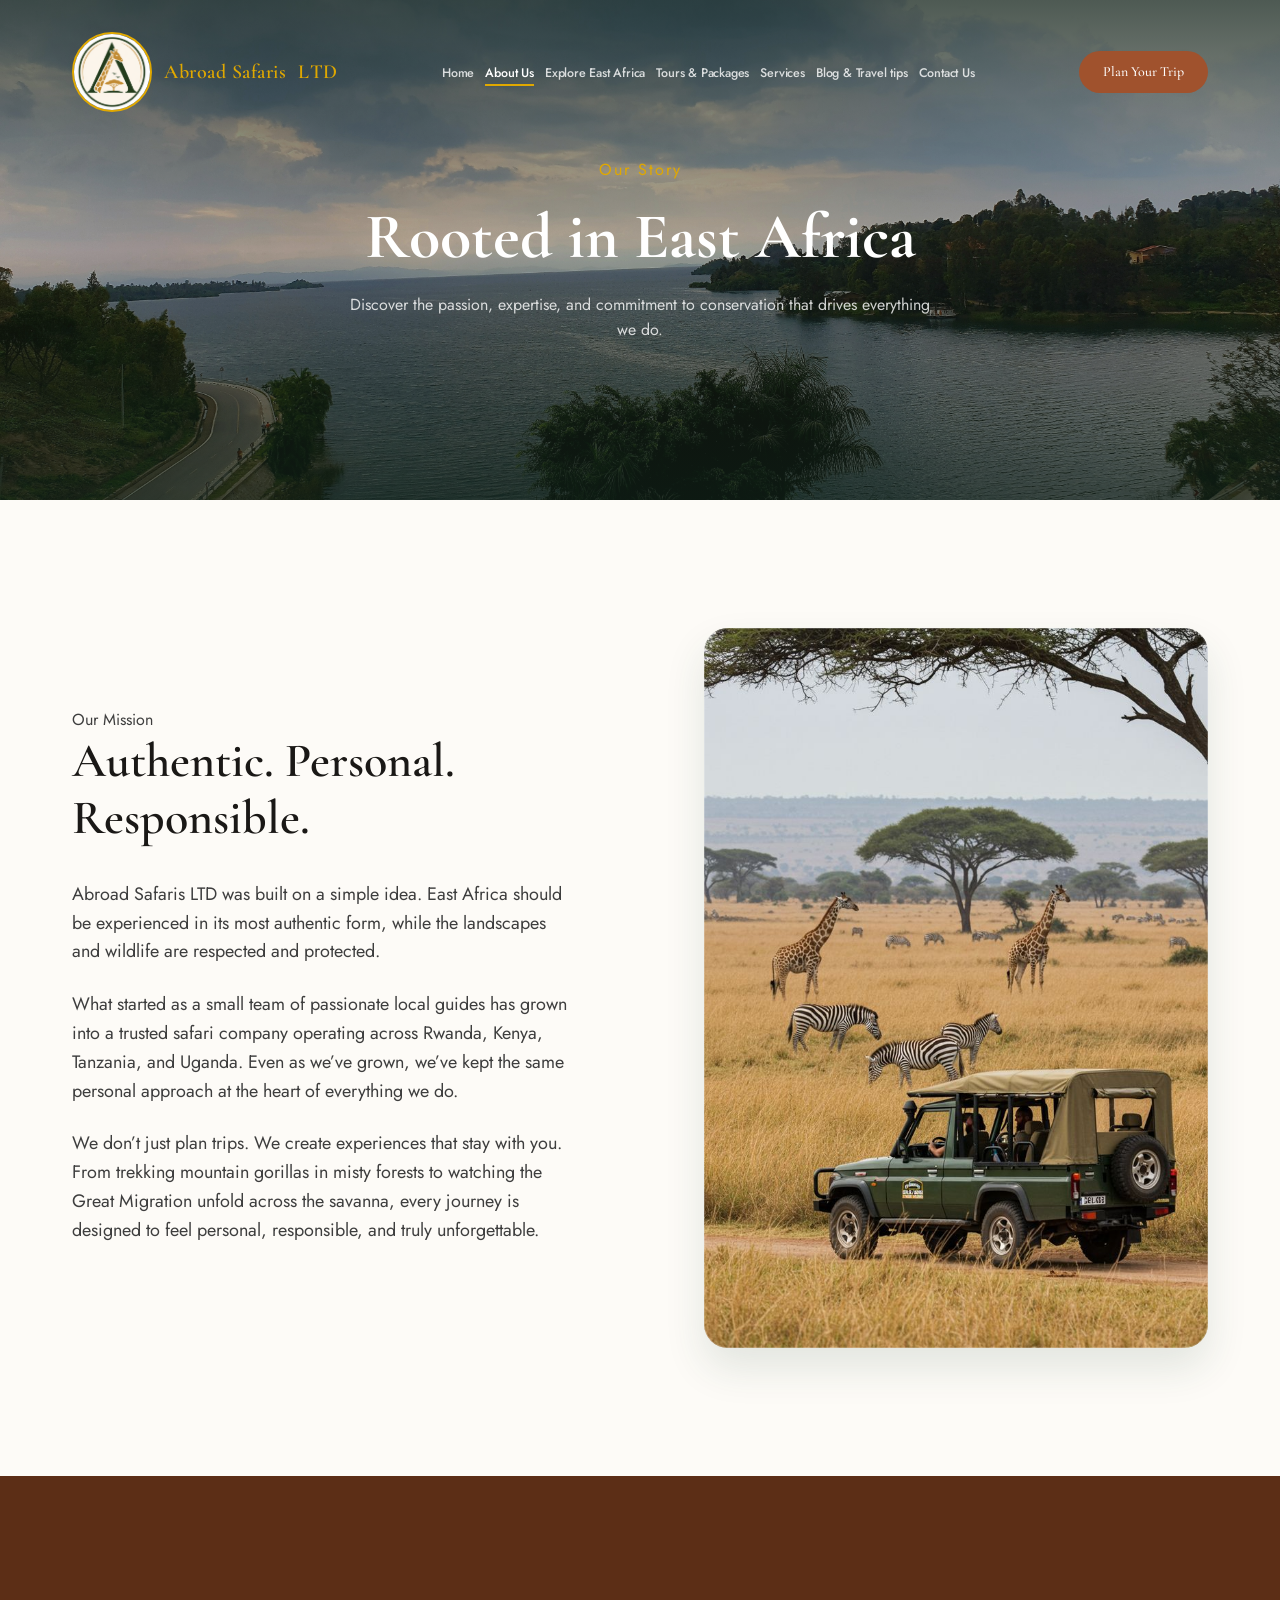
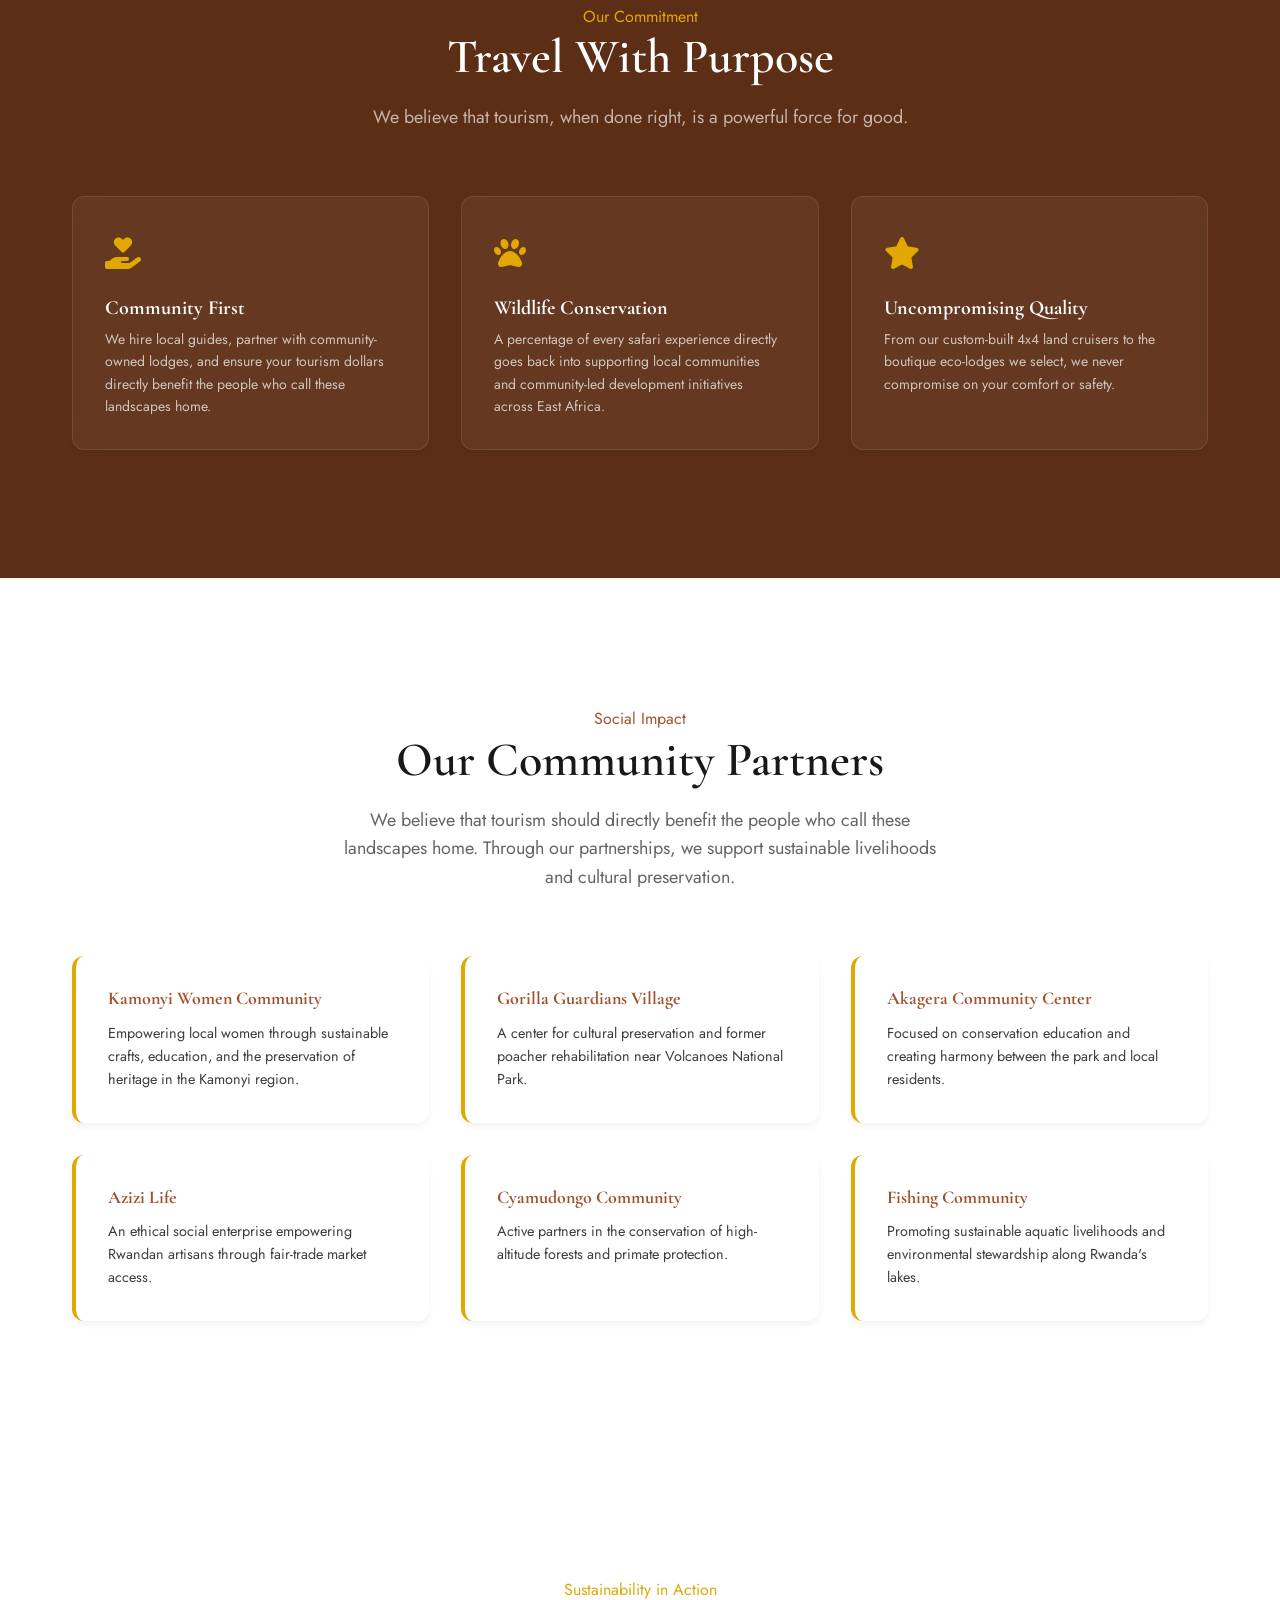
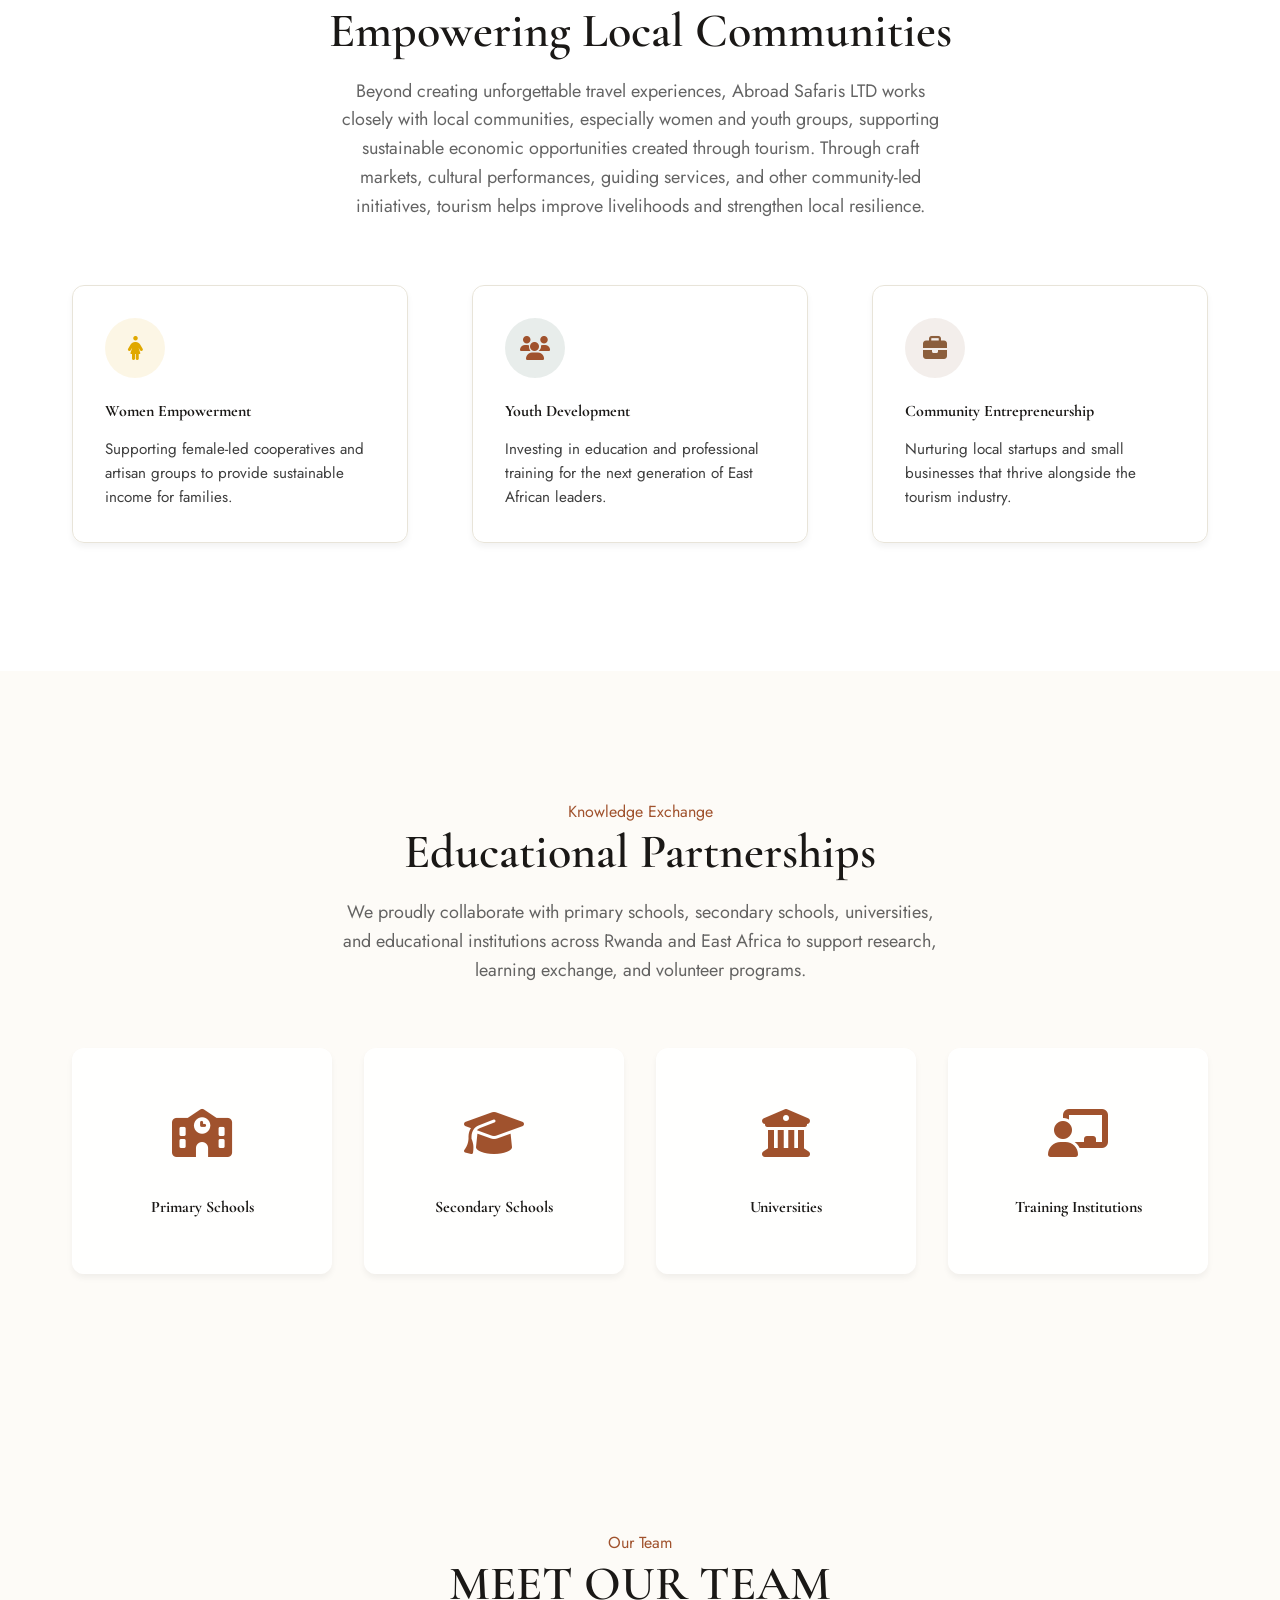
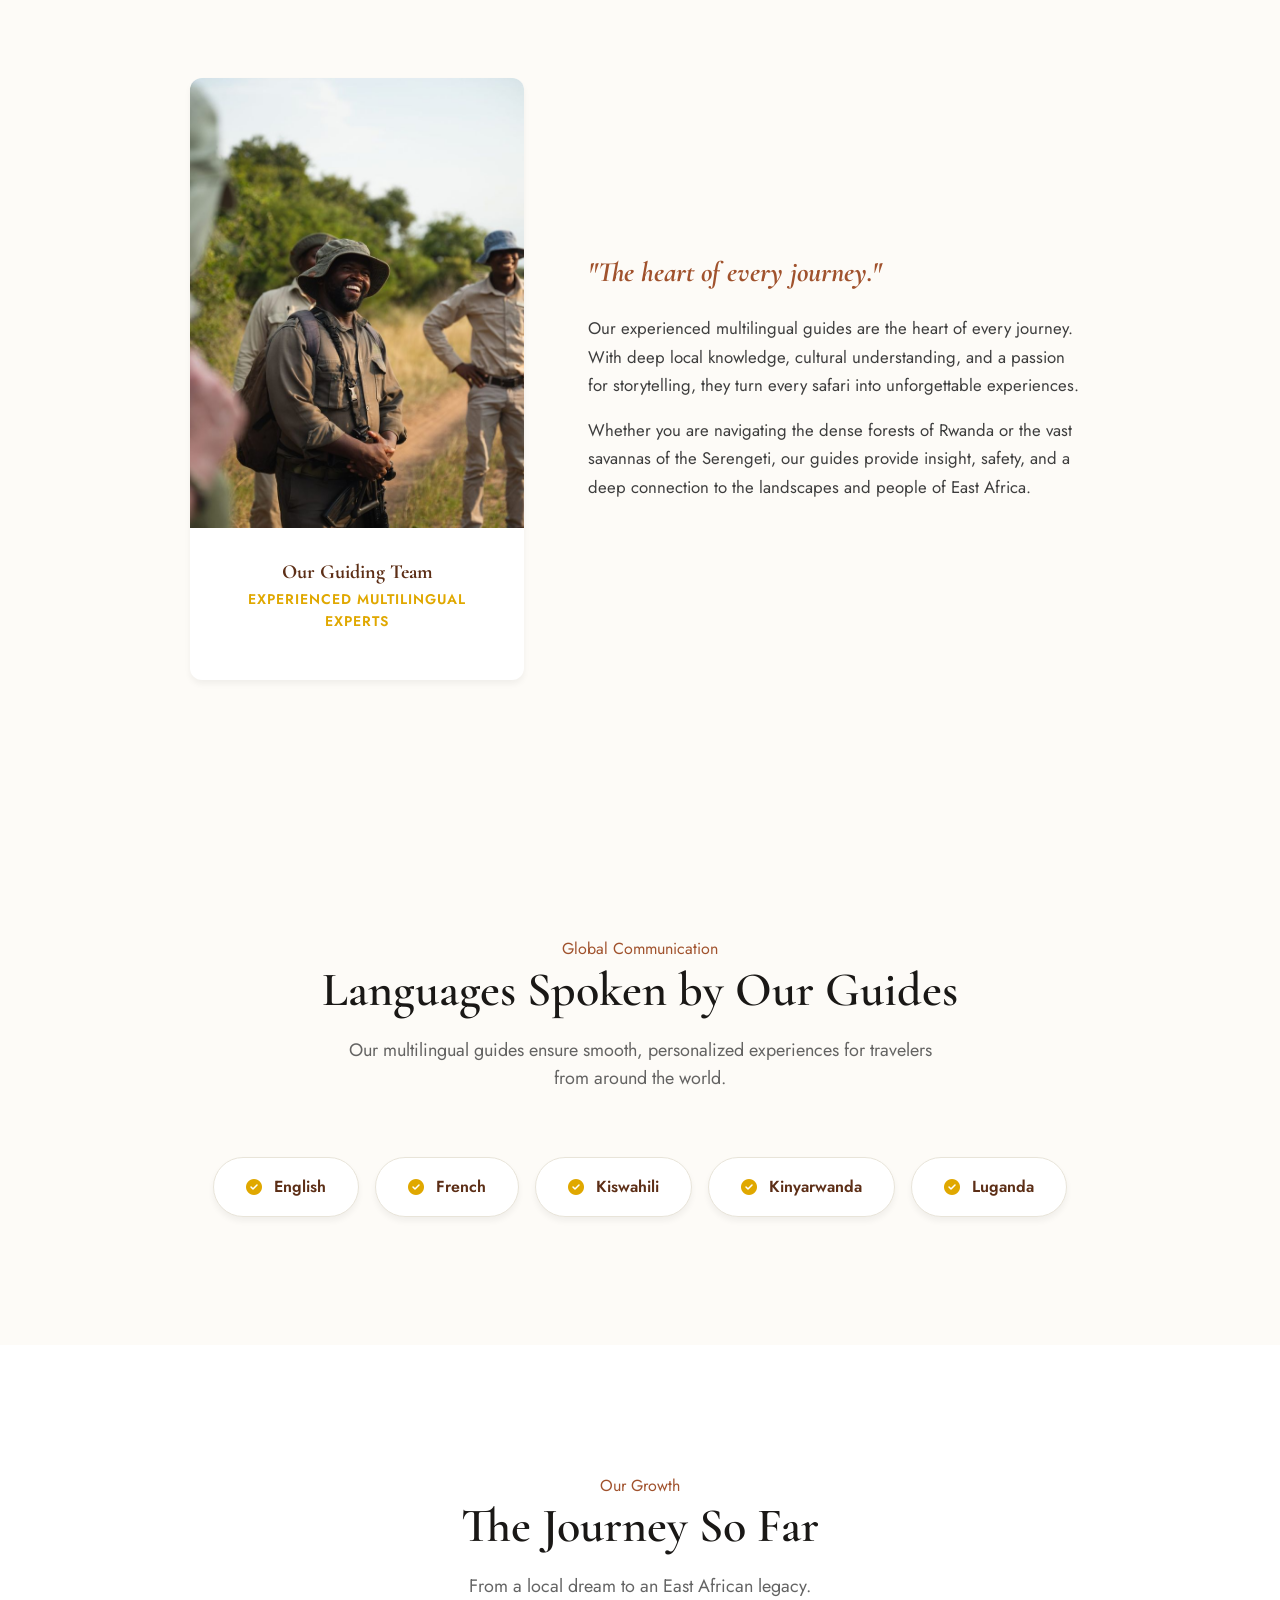
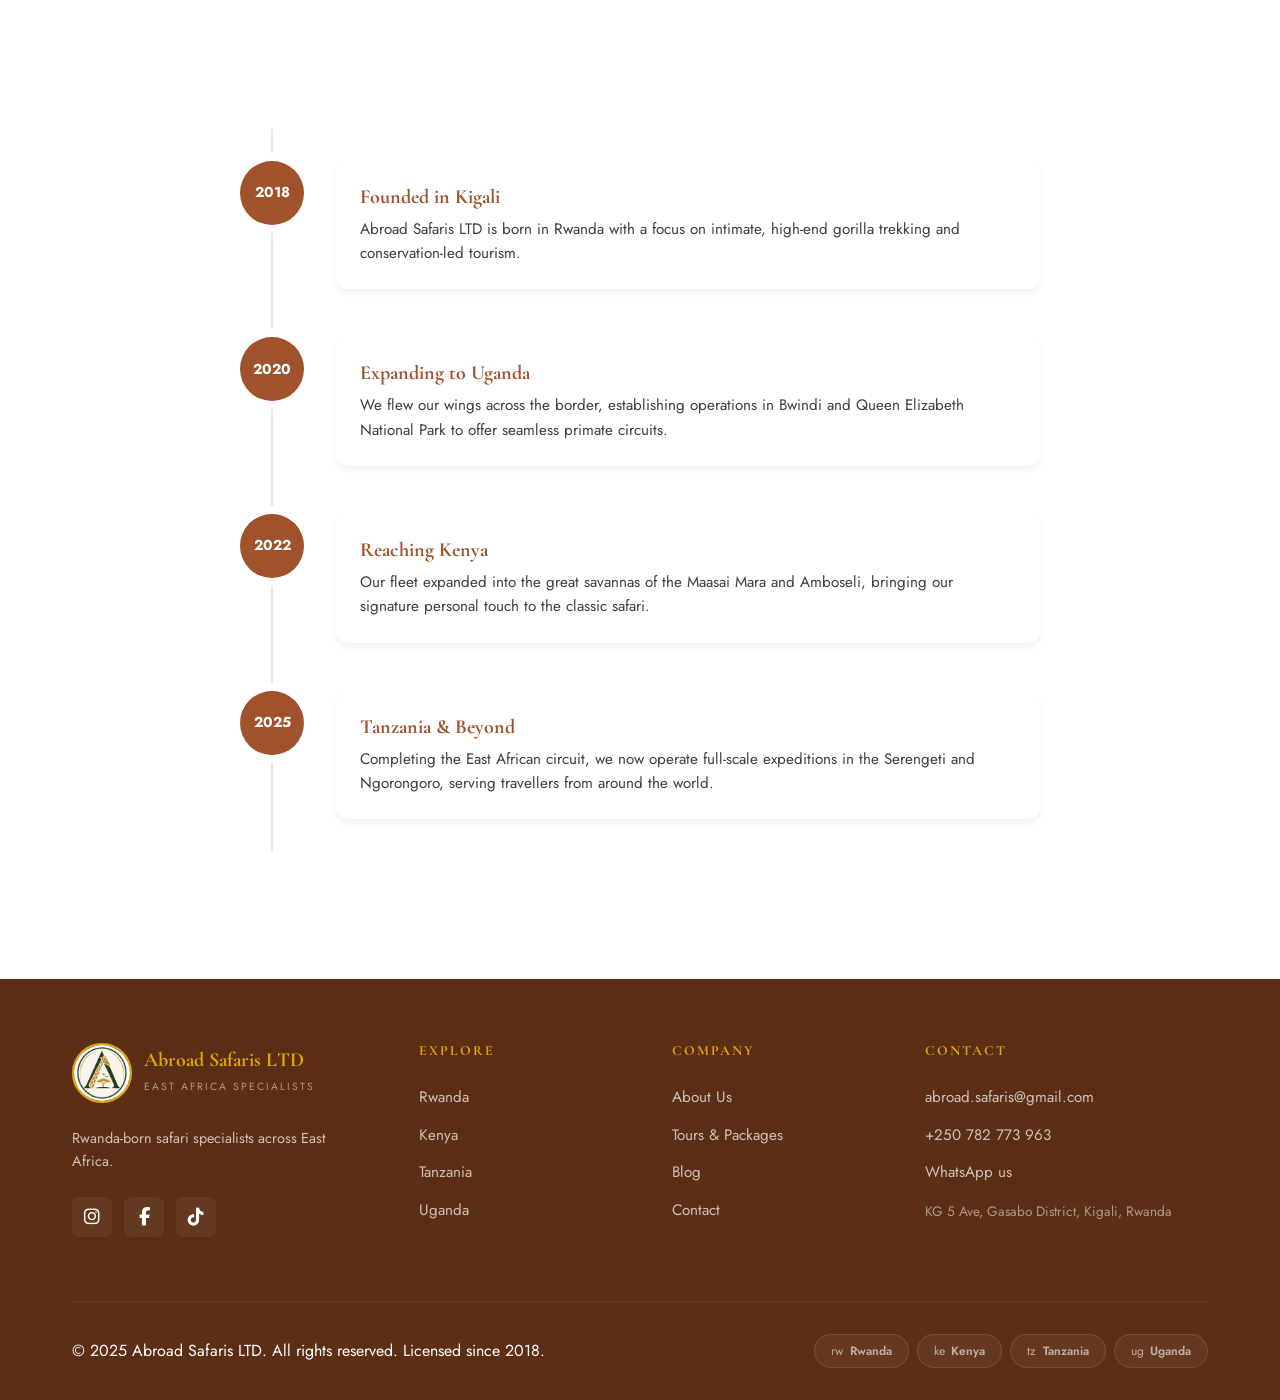
==== about.html @ 77db26f0 "Initial upload of Abroad Safaris website" ====
<!DOCTYPE html>
<html lang="en">
<head>
    <meta charset="UTF-8">
    <meta name="viewport" content="width=device-width, initial-scale=1.0">
    <title>About Us | Abroad Safaris LTD</title>
    
    <link rel="stylesheet" href="https://cdnjs.cloudflare.com/ajax/libs/font-awesome/6.4.0/css/all.min.css">
    <link rel="stylesheet" href="css/variables.css">
    <link rel="stylesheet" href="css/global.css">
    
    <style>

        .story-section {
            display: grid;
            grid-template-columns: 1fr 1fr;
            gap: var(--spacing-xl);
            align-items: center;
        }

        .story-content h2 {
            margin-bottom: var(--spacing-md);
        }

        .story-content p {
            margin-bottom: 1.5rem;
            color: var(--color-neutral-800);
            font-size: 1.125rem;
        }

        .story-image {
            position: relative;
            border-radius: var(--border-radius-lg);
            overflow: hidden;
            box-shadow: var(--shadow-lg);
        }

        .story-image img {
            width: 100%;
            height: 100%;
            object-fit: cover;
            display: block;
        }

        .story-image::after {
            content: '';
            position: absolute;
            inset: 0;
            border: 1px solid rgba(255, 255, 255, 0.2);
            border-radius: var(--border-radius-lg);
            pointer-events: none;
        }

        .team-grid {
            display: grid;
            grid-template-columns: repeat(auto-fit, minmax(250px, 1fr));
            gap: var(--spacing-lg);
        }

        .team-card {
            background: var(--color-neutral-100);
            border-radius: var(--border-radius);
            overflow: hidden;
            box-shadow: var(--shadow-sm);
            text-align: center;
            transition: var(--transition-normal);
        }

        .team-card:hover {
            transform: translateY(-5px);
            box-shadow: var(--shadow-md);
        }

        .team-img {
            height: 300px;
        }

        .team-img img {
            width: 100%;
            height: 100%;
            object-fit: cover;
        }

        .team-info {
            padding: var(--spacing-md);
        }

        .team-name {
            font-size: 1.25rem;
            color: var(--color-primary-dark);
            margin-bottom: 0.25rem;
        }

        .team-role {
            font-size: 0.875rem;
            color: var(--color-accent);
            font-weight: 600;
            text-transform: uppercase;
            letter-spacing: 1px;
            margin-bottom: 1rem;
        }

        @media (max-width: 768px) {
            .story-section {
                grid-template-columns: 1fr;
                gap: var(--spacing-lg);
            }
            .story-image {
                order: -1;
            }
        }
    </style>
</head>
<body>

    <!-- Header -->
    <header class="header">
        <div class="container nav">
            <a href="index.html" class="logo">
                <img src="images/logo.png" alt="Abroad Safaris Logo">
                Abroad Safaris <span style="color: var(--color-accent);">LTD</span>
            </a>
            <ul class="nav-links">
                <li><a href="index.html">Home</a></li>
                <li><a href="about.html" class="active">About Us</a></li>
                <li><a href="explore.html">Explore East Africa</a></li>
                <li><a href="tours.html">Tours & Packages</a></li>
                <li><a href="services.html">Services</a></li>
                <li><a href="blog.html">Blog & Travel tips</a></li>
                <li><a href="contact.html">Contact Us</a></li>
            </ul>
            <div style="display: flex; align-items: center; gap: 1rem;">
                <a href="contact.html" class="btn btn-primary" style="padding: 0.6rem 1.5rem; font-size: 0.875rem;">Plan Your Trip</a>
                <div class="mobile-toggle"><i class="fas fa-bars"></i></div>
            </div>
        </div>
    </header>

    <!-- Page Header -->
    <div class="page-header">
        <img src="images/Lake kivu.jpg.jpg" alt="Lake Kivu" class="page-header-bg">
        <div class="container reveal">
            <span class="eyebrow" style="color: var(--color-accent); margin-bottom: 1rem; display: block; letter-spacing: 2px;">Our Story</span>
            <h1 style="font-size: clamp(2.5rem, 5vw, 4rem); color: white; margin-bottom: 1rem;">Rooted in East Africa</h1>
            <p style="opacity: 0.8; max-width: 600px; margin: 0 auto;">Discover the passion, expertise, and commitment to conservation that drives everything we do.</p>
        </div>
    </div>

    <!-- Story Section -->
    <section class="section">
        <div class="container story-section">
            <div class="story-content reveal">
                <span class="eyebrow">Our Mission</span>
                <h2 class="section-title">Authentic. Personal. Responsible.</h2>
                <p>Abroad Safaris LTD was built on a simple idea. East Africa should be experienced in its most authentic form, while the landscapes and wildlife are respected and protected.</p>
                <p>What started as a small team of passionate local guides has grown into a trusted safari company operating across Rwanda, Kenya, Tanzania, and Uganda. Even as we’ve grown, we’ve kept the same personal approach at the heart of everything we do.</p>
                <p>We don’t just plan trips. We create experiences that stay with you. From trekking mountain gorillas in misty forests to watching the Great Migration unfold across the savanna, every journey is designed to feel personal, responsible, and truly unforgettable.</p>
            </div>
            <div class="story-image reveal" style="transition-delay: 0.2s;">
                <img src="images/mission.jpg.jfif" alt="Our Mission in Action">
            </div>
        </div>
    </section>

    <!-- Mission & Values (Reusing from Home but expanded) -->
    <section class="section" style="background-color: var(--color-primary-dark); color: white;">
        <div class="container">
            <div class="text-center reveal" style="text-align: center; margin-bottom: var(--spacing-lg);">
                <span class="eyebrow" style="color: var(--color-accent);">Our Commitment</span>
                <h2 class="section-title" style="color: white;">Travel With Purpose</h2>
                <p class="section-subtitle" style="margin: 0 auto; color: rgba(255,255,255,0.8);">We believe that tourism, when done right, is a powerful force for good.</p>
            </div>

            <div style="display: grid; grid-template-columns: repeat(auto-fit, minmax(250px, 1fr)); gap: var(--spacing-md);">
                <div class="glass-card reveal" style="background: rgba(255,255,255,0.05); border-color: rgba(255,255,255,0.1);">
                    <div style="color: var(--color-accent); font-size: 2rem; margin-bottom: 1rem;"><i class="fas fa-hand-holding-heart"></i></div>
                    <h4 style="color: white; margin-bottom: 0.5rem; font-size: 1.25rem;">Community First</h4>
                    <p style="font-size: 0.875rem; color: rgba(255,255,255,0.7);">We hire local guides, partner with community-owned lodges, and ensure your tourism dollars directly benefit the people who call these landscapes home.</p>
                </div>
                
                <div class="glass-card reveal" style="background: rgba(255,255,255,0.05); border-color: rgba(255,255,255,0.1); transition-delay: 0.1s;">
                    <div style="color: var(--color-accent); font-size: 2rem; margin-bottom: 1rem;"><i class="fas fa-paw"></i></div>
                    <h4 style="color: white; margin-bottom: 0.5rem; font-size: 1.25rem;">Wildlife Conservation</h4>
                    <p style="font-size: 0.875rem; color: rgba(255,255,255,0.7);">A percentage of every safari experience directly goes back into supporting local communities and community-led development initiatives across East Africa.</p>
                </div>

                <div class="glass-card reveal" style="background: rgba(255,255,255,0.05); border-color: rgba(255,255,255,0.1); transition-delay: 0.2s;">
                    <div style="color: var(--color-accent); font-size: 2rem; margin-bottom: 1rem;"><i class="fas fa-star"></i></div>
                    <h4 style="color: white; margin-bottom: 0.5rem; font-size: 1.25rem;">Uncompromising Quality</h4>
                    <p style="font-size: 0.875rem; color: rgba(255,255,255,0.7);">From our custom-built 4x4 land cruisers to the boutique eco-lodges we select, we never compromise on your comfort or safety.</p>
                    </div>
            </div>
        </div>
    </section>
    
    <!-- Community Partners Section -->
    <section class="section" style="background-color: var(--color-neutral-100);">
        <div class="container">
            <div class="text-center reveal" style="text-align: center; margin-bottom: var(--spacing-lg);">
                <span class="eyebrow" style="color: var(--color-primary);">Social Impact</span>
                <h2 class="section-title">Our Community Partners</h2>
                <p class="section-subtitle" style="margin: 0 auto;">We believe that tourism should directly benefit the people who call these landscapes home. Through our partnerships, we support sustainable livelihoods and cultural preservation.</p>
            </div>

            <div style="display: grid; grid-template-columns: repeat(auto-fit, minmax(280px, 1fr)); gap: var(--spacing-md);">
                <div class="reveal" style="background: white; padding: 2rem; border-radius: 12px; box-shadow: var(--shadow-sm); border-left: 4px solid var(--color-accent);">
                    <h4 style="color: var(--color-primary); margin-bottom: 0.75rem; font-size: 1.125rem;">Kamonyi Women Community</h4>
                    <p style="font-size: 0.9rem; color: var(--color-neutral-700); line-height: 1.6;">Empowering local women through sustainable crafts, education, and the preservation of heritage in the Kamonyi region.</p>
                </div>
                
                <div class="reveal" style="background: white; padding: 2rem; border-radius: 12px; box-shadow: var(--shadow-sm); border-left: 4px solid var(--color-accent); transition-delay: 0.1s;">
                    <h4 style="color: var(--color-primary); margin-bottom: 0.75rem; font-size: 1.125rem;">Gorilla Guardians Village</h4>
                    <p style="font-size: 0.9rem; color: var(--color-neutral-700); line-height: 1.6;">A center for cultural preservation and former poacher rehabilitation near Volcanoes National Park.</p>
                </div>

                <div class="reveal" style="background: white; padding: 2rem; border-radius: 12px; box-shadow: var(--shadow-sm); border-left: 4px solid var(--color-accent); transition-delay: 0.2s;">
                    <h4 style="color: var(--color-primary); margin-bottom: 0.75rem; font-size: 1.125rem;">Akagera Community Center</h4>
                    <p style="font-size: 0.9rem; color: var(--color-neutral-700); line-height: 1.6;">Focused on conservation education and creating harmony between the park and local residents.</p>
                </div>

                <div class="reveal" style="background: white; padding: 2rem; border-radius: 12px; box-shadow: var(--shadow-sm); border-left: 4px solid var(--color-accent); transition-delay: 0.3s;">
                    <h4 style="color: var(--color-primary); margin-bottom: 0.75rem; font-size: 1.125rem;">Azizi Life</h4>
                    <p style="font-size: 0.9rem; color: var(--color-neutral-700); line-height: 1.6;">An ethical social enterprise empowering Rwandan artisans through fair-trade market access.</p>
                </div>

                <div class="reveal" style="background: white; padding: 2rem; border-radius: 12px; box-shadow: var(--shadow-sm); border-left: 4px solid var(--color-accent); transition-delay: 0.4s;">
                    <h4 style="color: var(--color-primary); margin-bottom: 0.75rem; font-size: 1.125rem;">Cyamudongo Community</h4>
                    <p style="font-size: 0.9rem; color: var(--color-neutral-700); line-height: 1.6;">Active partners in the conservation of high-altitude forests and primate protection.</p>
                </div>

                <div class="reveal" style="background: white; padding: 2rem; border-radius: 12px; box-shadow: var(--shadow-sm); border-left: 4px solid var(--color-accent); transition-delay: 0.5s;">
                    <h4 style="color: var(--color-primary); margin-bottom: 0.75rem; font-size: 1.125rem;">Fishing Community</h4>
                    <p style="font-size: 0.9rem; color: var(--color-neutral-700); line-height: 1.6;">Promoting sustainable aquatic livelihoods and environmental stewardship along Rwanda's lakes.</p>
                </div>
            </div>
        </div>
    </section>

    <!-- Empowering Local Communities Section -->
    <section class="section" style="background-color: var(--color-neutral-100);">
        <div class="container">
            <div class="text-center reveal" style="text-align: center; margin-bottom: var(--spacing-lg);">
                <span class="eyebrow" style="color: var(--color-accent);">Sustainability in Action</span>
                <h2 class="section-title">Empowering Local Communities</h2>
                <p class="section-subtitle" style="margin: 0 auto;">Beyond creating unforgettable travel experiences, Abroad Safaris LTD works closely with local communities, especially women and youth groups, supporting sustainable economic opportunities created through tourism. Through craft markets, cultural performances, guiding services, and other community-led initiatives, tourism helps improve livelihoods and strengthen local resilience.</p>
            </div>

            <div style="display: grid; grid-template-columns: repeat(auto-fit, minmax(300px, 1fr)); gap: var(--spacing-lg);">
                <div class="glass-card reveal" style="border: 1px solid var(--color-neutral-300);">
                    <div style="width: 60px; height: 60px; background: rgba(224, 168, 0, 0.1); color: var(--color-accent); border-radius: 50%; display: flex; align-items: center; justify-content: center; font-size: 1.5rem; margin-bottom: 1.5rem;">
                        <i class="fas fa-female"></i>
                    </div>
                    <h4 style="margin-bottom: 1rem;">Women Empowerment</h4>
                    <p style="font-size: 0.95rem; color: var(--color-neutral-800);">Supporting female-led cooperatives and artisan groups to provide sustainable income for families.</p>
                </div>
                <div class="glass-card reveal" style="border: 1px solid var(--color-neutral-300); transition-delay: 0.1s;">
                    <div style="width: 60px; height: 60px; background: rgba(31, 77, 58, 0.1); color: var(--color-primary); border-radius: 50%; display: flex; align-items: center; justify-content: center; font-size: 1.5rem; margin-bottom: 1.5rem;">
                        <i class="fas fa-users"></i>
                    </div>
                    <h4 style="margin-bottom: 1rem;">Youth Development</h4>
                    <p style="font-size: 0.95rem; color: var(--color-neutral-800);">Investing in education and professional training for the next generation of East African leaders.</p>
                </div>
                <div class="glass-card reveal" style="border: 1px solid var(--color-neutral-300); transition-delay: 0.2s;">
                    <div style="width: 60px; height: 60px; background: rgba(139, 94, 60, 0.1); color: #8B5E3C; border-radius: 50%; display: flex; align-items: center; justify-content: center; font-size: 1.5rem; margin-bottom: 1.5rem;">
                        <i class="fas fa-briefcase"></i>
                    </div>
                    <h4 style="margin-bottom: 1rem;">Community Entrepreneurship</h4>
                    <p style="font-size: 0.95rem; color: var(--color-neutral-800);">Nurturing local startups and small businesses that thrive alongside the tourism industry.</p>
                </div>
            </div>
        </div>
    </section>

    <!-- Educational Partnerships Section -->
    <section class="section">
        <div class="container">
            <div class="text-center reveal" style="text-align: center; margin-bottom: var(--spacing-lg);">
                <span class="eyebrow" style="color: var(--color-primary);">Knowledge Exchange</span>
                <h2 class="section-title">Educational Partnerships</h2>
                <p class="section-subtitle" style="margin: 0 auto;">We proudly collaborate with primary schools, secondary schools, universities, and educational institutions across Rwanda and East Africa to support research, learning exchange, and volunteer programs.</p>
            </div>

            <div style="display: grid; grid-template-columns: repeat(auto-fit, minmax(220px, 1fr)); gap: var(--spacing-md);">
                <div class="glass-card reveal" style="text-align: center; padding: 3rem 2rem;">
                    <div style="font-size: 3rem; color: var(--color-primary); margin-bottom: 1.5rem;"><i class="fas fa-school"></i></div>
                    <h4 style="margin-bottom: 0.5rem;">Primary Schools</h4>
                </div>
                <div class="glass-card reveal" style="text-align: center; padding: 3rem 2rem; transition-delay: 0.1s;">
                    <div style="font-size: 3rem; color: var(--color-primary); margin-bottom: 1.5rem;"><i class="fas fa-graduation-cap"></i></div>
                    <h4 style="margin-bottom: 0.5rem;">Secondary Schools</h4>
                </div>
                <div class="glass-card reveal" style="text-align: center; padding: 3rem 2rem; transition-delay: 0.2s;">
                    <div style="font-size: 3rem; color: var(--color-primary); margin-bottom: 1.5rem;"><i class="fas fa-university"></i></div>
                    <h4 style="margin-bottom: 0.5rem;">Universities</h4>
                </div>
                <div class="glass-card reveal" style="text-align: center; padding: 3rem 2rem; transition-delay: 0.3s;">
                    <div style="font-size: 3rem; color: var(--color-primary); margin-bottom: 1.5rem;"><i class="fas fa-chalkboard-teacher"></i></div>
                    <h4 style="margin-bottom: 0.5rem;">Training Institutions</h4>
                </div>
            </div>
        </div>
    </section>

    <!-- Guides Section -->
    <section class="section">
        <div class="container">
            <div class="text-center reveal" style="text-align: center; margin-bottom: var(--spacing-lg);">
                <span class="eyebrow" style="color: var(--color-primary);">Our Team</span>
                <h2 class="section-title">MEET OUR TEAM</h2>
            </div>

            <div class="founder-grid">
                <div class="team-card reveal" style="margin: 0;">
                    <div class="team-img" style="height: 450px;">
                        <img src="images/tour-guides.jpg.jfif" alt="Tour Guides Team">
                    </div>
                    <div class="team-info">
                        <h3 class="team-name">Our Guiding Team</h3>
                        <div class="team-role">Experienced Multilingual Experts</div>
                    </div>
                </div>
                <div class="reveal" style="transition-delay: 0.1s;">
                    <h3 style="font-family: var(--font-heading); font-size: 1.75rem; color: var(--color-primary); margin-bottom: 1.5rem; font-style: italic;">"The heart of every journey."</h3>
                    <div style="font-size: 1.05rem; line-height: 1.7; color: var(--color-neutral-800);">
                        <p style="margin-bottom: 1rem;">Our experienced multilingual guides are the heart of every journey. With deep local knowledge, cultural understanding, and a passion for storytelling, they turn every safari into unforgettable experiences.</p>
                        <p>Whether you are navigating the dense forests of Rwanda or the vast savannas of the Serengeti, our guides provide insight, safety, and a deep connection to the landscapes and people of East Africa.</p>
                    </div>
                </div>
            </div>
        </div>
    </section>

    <!-- Languages Section -->
    <section class="section" style="background-color: var(--color-neutral-200);">
        <div class="container">
            <div class="text-center reveal" style="text-align: center; margin-bottom: var(--spacing-lg);">
                <span class="eyebrow" style="color: var(--color-primary);">Global Communication</span>
                <h2 class="section-title">Languages Spoken by Our Guides</h2>
                <p class="section-subtitle" style="margin: 0 auto;">Our multilingual guides ensure smooth, personalized experiences for travelers from around the world.</p>
            </div>

            <div style="display: flex; flex-wrap: wrap; justify-content: center; gap: 1rem;" class="reveal">
                <div class="glass-card" style="padding: 1rem 2rem; border-radius: 50px; background: white; border: 1px solid var(--color-neutral-300); display: flex; align-items: center; gap: 0.75rem;">
                    <i class="fas fa-check-circle" style="color: var(--color-accent);"></i>
                    <span style="font-weight: 600; color: var(--color-primary-dark);">English</span>
                </div>
                <div class="glass-card" style="padding: 1rem 2rem; border-radius: 50px; background: white; border: 1px solid var(--color-neutral-300); display: flex; align-items: center; gap: 0.75rem;">
                    <i class="fas fa-check-circle" style="color: var(--color-accent);"></i>
                    <span style="font-weight: 600; color: var(--color-primary-dark);">French</span>
                </div>
                <div class="glass-card" style="padding: 1rem 2rem; border-radius: 50px; background: white; border: 1px solid var(--color-neutral-300); display: flex; align-items: center; gap: 0.75rem;">
                    <i class="fas fa-check-circle" style="color: var(--color-accent);"></i>
                    <span style="font-weight: 600; color: var(--color-primary-dark);">Kiswahili</span>
                </div>
                <div class="glass-card" style="padding: 1rem 2rem; border-radius: 50px; background: white; border: 1px solid var(--color-neutral-300); display: flex; align-items: center; gap: 0.75rem;">
                    <i class="fas fa-check-circle" style="color: var(--color-accent);"></i>
                    <span style="font-weight: 600; color: var(--color-primary-dark);">Kinyarwanda</span>
                </div>
                <div class="glass-card" style="padding: 1rem 2rem; border-radius: 50px; background: white; border: 1px solid var(--color-neutral-300); display: flex; align-items: center; gap: 0.75rem;">
                    <i class="fas fa-check-circle" style="color: var(--color-accent);"></i>
                    <span style="font-weight: 600; color: var(--color-primary-dark);">Luganda</span>
                </div>
            </div>
        </div>
    </section>

    <!-- Company Journey Section -->
    <section class="section" style="background-color: var(--color-neutral-100); overflow: hidden;">
        <div class="container">
            <div class="text-center reveal" style="text-align: center; margin-bottom: var(--spacing-xl);">
                <span class="eyebrow" style="color: var(--color-primary);">Our Growth</span>
                <h2 class="section-title">The Journey So Far</h2>
                <p class="section-subtitle" style="margin: 0 auto;">From a local dream to an East African legacy.</p>
            </div>

            <div class="journey-timeline">
                <div class="journey-item reveal">
                    <div class="journey-year">2018</div>
                    <div class="journey-content">
                        <h4>Founded in Kigali</h4>
                        <p>Abroad Safaris LTD is born in Rwanda with a focus on intimate, high-end gorilla trekking and conservation-led tourism.</p>
                    </div>
                </div>

                <div class="journey-item reveal" style="transition-delay: 0.1s;">
                    <div class="journey-year">2020</div>
                    <div class="journey-content">
                        <h4>Expanding to Uganda</h4>
                        <p>We flew our wings across the border, establishing operations in Bwindi and Queen Elizabeth National Park to offer seamless primate circuits.</p>
                    </div>
                </div>

                <div class="journey-item reveal" style="transition-delay: 0.2s;">
                    <div class="journey-year">2022</div>
                    <div class="journey-content">
                        <h4>Reaching Kenya</h4>
                        <p>Our fleet expanded into the great savannas of the Maasai Mara and Amboseli, bringing our signature personal touch to the classic safari.</p>
                    </div>
                </div>

                <div class="journey-item reveal" style="transition-delay: 0.3s;">
                    <div class="journey-year">2025</div>
                    <div class="journey-content">
                        <h4>Tanzania & Beyond</h4>
                        <p>Completing the East African circuit, we now operate full-scale expeditions in the Serengeti and Ngorongoro, serving travellers from around the world.</p>
                    </div>
                </div>
            </div>
        </div>
    </section>

    <!-- Footer -->
    <footer class="footer">
        <div class="container">
            <div class="footer-grid">
                <div class="footer-col">
                    <div style="display: flex; align-items: center; gap: 0.75rem; margin-bottom: 1.5rem;">
                        <img src="images/logo.png" alt="Abroad Safaris Logo" style="width: 60px; height: 60px; border-radius: 50%; object-fit: cover; border: 2px solid var(--color-accent);">
                        <div>
                            <h3 style="color: var(--color-accent); margin: 0; font-size: 1.25rem;">Abroad Safaris LTD</h3>
                            <span style="font-size: 0.65rem; letter-spacing: 2px; color: rgba(255,255,255,0.5);">EAST AFRICA SPECIALISTS</span>
                        </div>
                    </div>
                    <p style="color: rgba(255,255,255,0.7); font-size: 0.9rem; margin-bottom: 1.5rem;">Rwanda-born safari specialists across East Africa.</p>
                    <div class="footer-social">
                        <a href="https://www.instagram.com/abroad.safaris" target="_blank" class="social-icon"><i class="fab fa-instagram"></i></a>
                        <a href="https://www.facebook.com/abroadsafaris" target="_blank" class="social-icon"><i class="fab fa-facebook-f"></i></a>
                        <a href="https://www.tiktok.com/@abroad.s" target="_blank" class="social-icon"><i class="fab fa-tiktok"></i></a>
                    </div>
                </div>
                <div class="footer-col">
                    <h4>Explore</h4>
                    <ul class="footer-links">
                        <li><a href="explore.html#rwanda">Rwanda</a></li>
                        <li><a href="explore.html#kenya">Kenya</a></li>
                        <li><a href="explore.html#tanzania">Tanzania</a></li>
                        <li><a href="explore.html#uganda">Uganda</a></li>
                    </ul>
                </div>
                <div class="footer-col">
                    <h4>Company</h4>
                    <ul class="footer-links">
                        <li><a href="about.html">About Us</a></li>
                        <li><a href="tours.html">Tours & Packages</a></li>
                        <li><a href="blog.html">Blog</a></li>
                        <li><a href="contact.html">Contact</a></li>
                    </ul>
                </div>
                <div class="footer-col">
                    <h4>Contact</h4>
                    <ul class="footer-links">
                        <li><a href="mailto:abroad.safaris@gmail.com">abroad.safaris@gmail.com</a></li>
                        <li><a href="tel:+250782773963">+250 782 773 963</a></li>
                        <li><a href="https://wa.me/250782773963" target="_blank">WhatsApp us</a></li>
                        <li style="color: rgba(255,255,255,0.5); font-size: 0.85rem; margin-top: 1rem;">KG 5 Ave, Gasabo District, Kigali, Rwanda</li>
                    </ul>
                </div>
            </div>
            <div class="footer-bottom">
                <p>&copy; 2025 Abroad Safaris LTD. All rights reserved. Licensed since 2018.</p>
                <div class="footer-pills">
                    <div class="pill">rw <span>Rwanda</span></div>
                    <div class="pill">ke <span>Kenya</span></div>
                    <div class="pill">tz <span>Tanzania</span></div>
                    <div class="pill">ug <span>Uganda</span></div>
                </div>
            </div>
        </div>
    </footer>

    <script src="js/main.js"></script>
</body>
</html>
---- css/variables.css ----
@import url('https://fonts.googleapis.com/css2?family=Cormorant+Garamond:ital,wght@0,400;0,500;0,600;1,400;1,500&family=Jost:wght@300;400;500;600&display=swap');

:root {
  /* Color Palette */
  --color-primary: #A0522D; /* Earthy Terracotta/Sienna */
  --color-primary-light: #CD853F; /* Peru / Warm Sand */
  --color-primary-dark: #5C2E16; /* Deep Earth Brown */
  --color-accent: #E0A800; /* Warm Gold */
  --color-accent-light: #FFC72C;
  --color-neutral-100: #FFFFFF;
  --color-neutral-200: #FDFBF7; /* Softer Beige */
  --color-neutral-300: #E8E4D9;
  --color-neutral-800: #3E3E3E; /* Softer Black */
  --color-neutral-900: #1A1816; /* Warm Black */

  /* Typography */
  --font-heading: 'Cormorant Garamond', serif;
  --font-body: 'Jost', sans-serif;
  
  /* Shadows & Glassmorphism */
  --shadow-sm: 0 4px 6px rgba(0, 0, 0, 0.05);
  --shadow-md: 0 10px 30px rgba(0, 0, 0, 0.08);
  --shadow-lg: 0 20px 40px rgba(31, 77, 58, 0.12);
  --glass-bg: rgba(255, 255, 255, 0.85);
  --glass-border: 1px solid rgba(255, 255, 255, 0.4);
  --glass-blur: blur(12px);

  /* Transitions */
  --transition-fast: 0.2s ease;
  --transition-normal: 0.4s cubic-bezier(0.25, 0.8, 0.25, 1);
  --transition-slow: 0.8s cubic-bezier(0.25, 0.8, 0.25, 1);

  /* Spacing */
  --spacing-sm: 1rem;
  --spacing-md: 2rem;
  --spacing-lg: 4rem;
  --spacing-xl: 8rem;

  /* Layout */
  --max-width: 1200px;
  --border-radius: 12px;
  --border-radius-lg: 24px;
}

[data-theme="dark"] {
  --color-neutral-100: #1A1A1A;
  --color-neutral-200: #2C2C2C;
  --color-neutral-300: #3D3D3D;
  --color-neutral-800: #E8E4D9;
  --color-neutral-900: #FFFFFF;
  --glass-bg: rgba(26, 26, 26, 0.85);
  --glass-border: 1px solid rgba(255, 255, 255, 0.05);
}
---- css/global.css ----
@import url('variables.css');

* {
  margin: 0;
  padding: 0;
  box-sizing: border-box;
}

body {
  font-family: var(--font-body);
  color: var(--color-neutral-800);
  background-color: var(--color-neutral-200);
  line-height: 1.6;
  -webkit-font-smoothing: antialiased;
  overflow-x: hidden;
}

h1, h2, h3, h4, h5, h6 {
  font-family: var(--font-heading);
  color: var(--color-neutral-900);
  line-height: 1.2;
}

a {
  text-decoration: none;
  color: inherit;
  transition: var(--transition-fast);
}

img {
  max-width: 100%;
  height: auto;
  display: block;
}

/* Layout Classes */
.container {
  width: 100%;
  max-width: var(--max-width);
  margin: 0 auto;
  padding: 0 var(--spacing-md);
}

.section {
  padding: var(--spacing-xl) 0;
}

.section-title {
  font-size: clamp(1.75rem, 4.5vw, 3rem);
  font-weight: 600;
  margin-bottom: var(--spacing-sm);
}

.section-subtitle {
  font-size: 1.125rem;
  color: var(--color-neutral-800);
  opacity: 0.8;
  max-width: 600px;
  margin-bottom: var(--spacing-lg);
}

/* Buttons */
.btn {
  display: inline-flex;
  align-items: center;
  justify-content: center;
  padding: 1rem 2rem;
  border-radius: 50px;
  font-family: var(--font-heading);
  font-weight: 500;
  font-size: 1rem;
  cursor: pointer;
  transition: var(--transition-normal);
  border: none;
  outline: none;
}

.btn-primary {
  background-color: var(--color-primary);
  color: #fff;
}

.btn-primary:hover {
  background-color: var(--color-primary-light);
  transform: translateY(-2px);
  box-shadow: var(--shadow-md);
}

.btn-accent {
  background-color: var(--color-accent);
  color: var(--color-primary-dark);
}

.btn-accent:hover {
  background-color: var(--color-accent-light);
  transform: translateY(-2px);
  box-shadow: var(--shadow-md);
}

.btn-outline {
  background-color: transparent;
  border: 1px solid var(--color-neutral-900);
  color: var(--color-neutral-900);
}

.btn-outline:hover {
  background-color: var(--color-neutral-900);
  color: var(--color-neutral-100);
}

/* Header & Nav */
.header {
  position: fixed;
  top: 0;
  left: 0;
  width: 100%;
  z-index: 1000;
  padding: var(--spacing-md) 0;
  transition: var(--transition-normal);
}

.header.scrolled {
  padding: var(--spacing-sm) 0;
  background: var(--color-primary-dark);
  box-shadow: var(--shadow-sm);
}

.nav {
  display: flex;
  justify-content: space-between;
  align-items: center;
}

.logo {
  display: flex;
  align-items: center;
  gap: 0.75rem;
  font-family: var(--font-heading);
  font-size: 1.25rem;
  font-weight: 600;
  color: var(--color-accent);
  letter-spacing: 0.5px;
  white-space: nowrap;
  flex-shrink: 0;
}

.logo img {
  width: 80px;
  height: 80px;
  border-radius: 50%;
  object-fit: cover;
  border: 2px solid var(--color-accent);
}

.nav-links {
  display: flex;
  gap: 0.7rem;
  list-style: none;
  margin: 0 0.5rem;
}

.nav-links a {
  font-size: 0.78rem;
  font-weight: 500;
  position: relative;
  color: rgba(255, 255, 255, 0.8);
  transition: var(--transition-fast);
  white-space: nowrap;
  letter-spacing: -0.2px;
}

.nav-links a:hover,
.nav-links a.active {
  color: #fff;
}

.nav-links a::after {
  content: '';
  position: absolute;
  bottom: -4px;
  left: 0;
  width: 0;
  height: 2px;
  background-color: var(--color-accent);
  transition: var(--transition-normal);
}

.nav-links a:hover::after,
.nav-links a.active::after {
  width: 100%;
}

.mobile-toggle {
  display: none;
  font-size: 1.5rem;
  cursor: pointer;
}

/* Footer Redesign */
.footer {
  background-color: var(--color-primary-dark);
  color: white;
  padding: var(--spacing-lg) 0 var(--spacing-md);
}

.footer-grid {
  display: grid;
  grid-template-columns: 1.5fr 1fr 1fr 1.5fr;
  gap: var(--spacing-lg);
  margin-bottom: var(--spacing-lg);
}

.footer-col h4 {
  color: var(--color-accent);
  text-transform: uppercase;
  font-size: 0.875rem;
  letter-spacing: 2px;
  margin-bottom: 1.5rem;
}

.footer-links {
  list-style: none;
}

.footer-links li {
  margin-bottom: 0.75rem;
}

.footer-links a {
  color: rgba(255, 255, 255, 0.7);
  font-size: 0.95rem;
  transition: var(--transition-fast);
}

.footer-links a:hover {
  color: var(--color-accent);
  padding-left: 5px;
}

.footer-social {
  display: flex;
  gap: 0.75rem;
  margin-top: 1.5rem;
}

.social-icon {
  width: 40px;
  height: 40px;
  background: rgba(255, 255, 255, 0.05);
  display: flex;
  align-items: center;
  justify-content: center;
  border-radius: 8px;
  color: white;
  font-size: 1.125rem;
  transition: var(--transition-fast);
}

.social-icon:hover {
  background: var(--color-accent);
  color: var(--color-primary-dark);
  transform: translateY(-3px);
}

.footer-bottom {
  border-top: 1px solid rgba(255, 255, 255, 0.05);
  padding-top: 2rem;
  display: flex;
  justify-content: space-between;
  align-items: center;
  flex-wrap: wrap;
  gap: 1.5rem;
}

.footer-pills {
  display: flex;
  gap: 0.5rem;
}

.pill {
  padding: 0.4rem 1rem;
  background: rgba(255, 255, 255, 0.05);
  border: 1px solid rgba(255, 255, 255, 0.1);
  border-radius: 50px;
  font-size: 0.75rem;
  color: rgba(255, 255, 255, 0.6);
  display: flex;
  align-items: center;
  gap: 0.4rem;
}

.pill span {
  font-weight: 600;
}

/* Page Header Hero */
.page-header {
  position: relative;
  padding: var(--spacing-xl) 0;
  background-color: var(--color-primary-dark);
  color: white;
  text-align: center;
  overflow: hidden;
  min-height: 500px;
  display: flex;
  align-items: center;
}

.page-header::before {
  content: '';
  position: absolute;
  top: 0;
  left: 0;
  width: 100%;
  height: 100%;
  /* Thinner gradient to let the photo shine through */
  background: linear-gradient(to bottom, 
    rgba(13, 33, 25, 0.7) 0%, 
    rgba(13, 33, 25, 0.2) 50%, 
    rgba(13, 33, 25, 0.7) 100%);
  z-index: 1;
}

.page-header-bg {
  position: absolute;
  top: 0;
  left: 0;
  width: 100%;
  height: 100%;
  object-fit: cover;
  z-index: 0;
  opacity: 0.85; /* Increased for vivid colors */
}

.page-header .container {
  position: relative;
  z-index: 2;
}

/* Animations */
.reveal {
  opacity: 0;
  transform: translateY(30px);
  transition: var(--transition-slow);
}

.reveal.active {
  opacity: 1;
  transform: translateY(0);
}

/* Glass Card */
.glass-card {
  background: var(--glass-bg);
  backdrop-filter: var(--glass-blur);
  border: var(--glass-border);
  border-radius: var(--border-radius);
  padding: var(--spacing-md);
  box-shadow: var(--shadow-sm);
  transition: var(--transition-normal);
}

.glass-card:hover {
  transform: translateY(-5px);
  box-shadow: var(--shadow-md);
}

/* Journey Timeline */
.journey-timeline {
  position: relative;
  max-width: 800px;
  margin: 0 auto;
  padding: 2rem 0;
}

.journey-timeline::before {
  content: '';
  position: absolute;
  left: 31px;
  top: 0;
  bottom: 0;
  width: 2px;
  background: var(--color-primary-light);
  opacity: 0.2;
}

.journey-item {
  position: relative;
  display: flex;
  gap: 2rem;
  margin-bottom: 3rem;
}

.journey-item:last-child {
  margin-bottom: 0;
}

.journey-year {
  width: 64px;
  height: 64px;
  background: var(--color-primary);
  color: white;
  border-radius: 50%;
  display: flex;
  align-items: center;
  justify-content: center;
  font-weight: 700;
  font-size: 0.9rem;
  flex-shrink: 0;
  z-index: 1;
  box-shadow: 0 0 0 8px var(--color-neutral-100);
}

.journey-content {
  background: white;
  padding: 1.5rem;
  border-radius: var(--border-radius);
  box-shadow: var(--shadow-sm);
  flex-grow: 1;
}

.journey-content h4 {
  color: var(--color-primary);
  margin-bottom: 0.5rem;
  font-size: 1.25rem;
}

.journey-content p {
  font-size: 0.95rem;
  color: var(--color-neutral-800);
}

.founder-grid {
  display: grid;
  grid-template-columns: 1fr 1.5fr;
  gap: var(--spacing-lg);
  align-items: center;
  max-width: 900px;
  margin: 0 auto;
}

@media (max-width: 768px) {
  .nav-links {
    display: none;
    position: absolute;
    top: 100%;
    left: 0;
    width: 100%;
    background: var(--color-primary-dark);
    flex-direction: column;
    padding: var(--spacing-lg);
    text-align: center;
    border-bottom: 1px solid rgba(255,255,255,0.1);
    box-shadow: var(--shadow-lg);
  }
  
  .nav-links.active {
    display: flex;
  }
  
  .mobile-toggle {
    display: block;
  }

  .header .btn-primary {
    padding: 0.5rem 1rem;
    font-size: 0.75rem;
  }
  
  .logo img {
    width: 50px;
    height: 50px;
  }

  .logo {
    font-size: 1rem;
  }
  
  .section {
    padding: var(--spacing-lg) 0;
  }

  .section-title {
    font-size: 2.25rem;
  }

  .footer-grid {
    grid-template-columns: 1fr;
    text-align: center;
    gap: var(--spacing-xl);
  }

  .footer-col div {
    justify-content: center;
  }

  .footer-social {
    justify-content: center;
  }

  .footer-bottom {
    flex-direction: column;
    text-align: center;
  }

  .footer-pills {
    justify-content: center;
    flex-wrap: wrap;
  }

  .journey-timeline::before {
    left: 20px;
  }

  .journey-item {
    gap: 1rem;
  }

  .journey-year {
    width: 42px;
    height: 42px;
    font-size: 0.75rem;
  }

  .journey-content {
    padding: 1rem;
  }

  /* Universal Grid Stacking for small screens */
  .grid-2, .grid-3, .grid-4, .footer-grid, .stats-grid, .attractions-grid, .tour-grid, .contact-grid, .founder-grid {
    grid-template-columns: 1fr !important;
  }

  .team-img {
    height: 350px !important;
  }
}

@media (max-width: 480px) {
  .logo span {
    display: none;
  }

  .hero h1, .page-header h1 {
    font-size: 2.5rem !important;
  }

  .btn {
    width: 100%;
    text-align: center;
  }

  .hero-btns {
    flex-direction: column;
  }
}
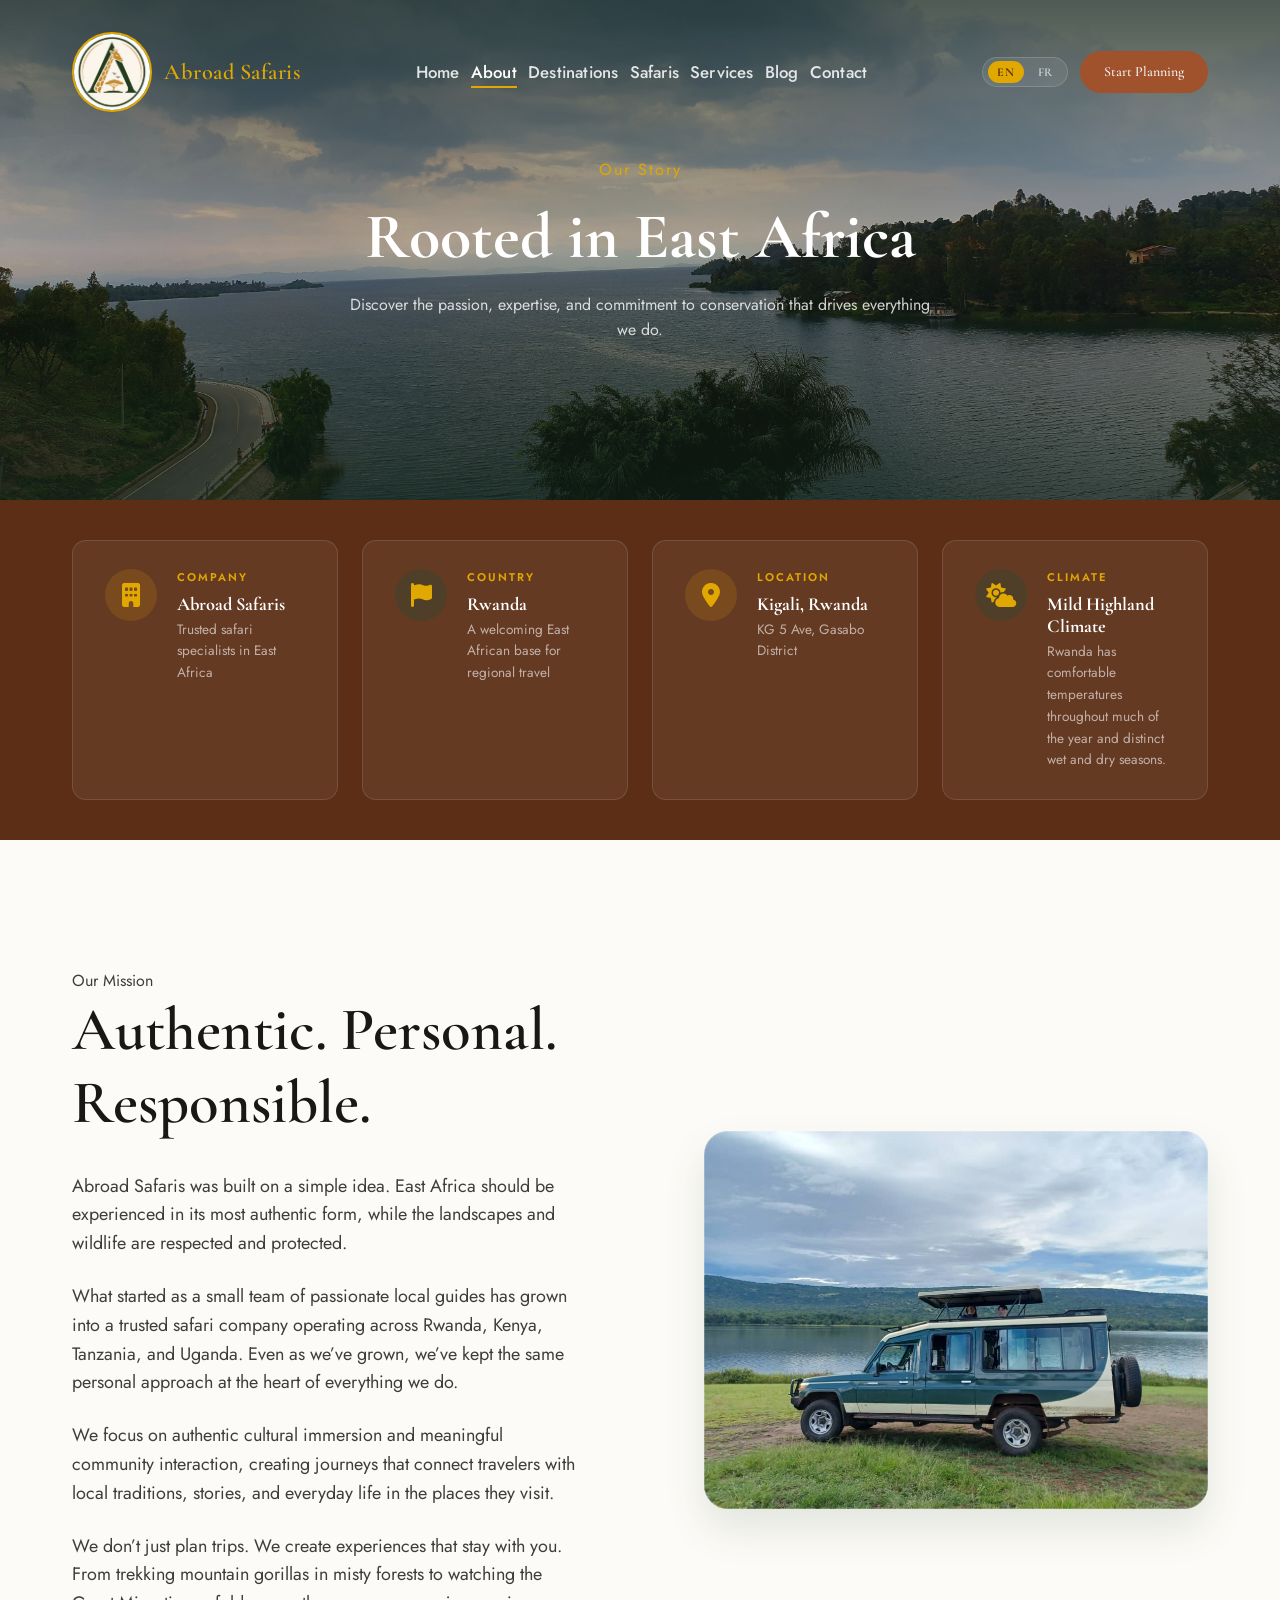
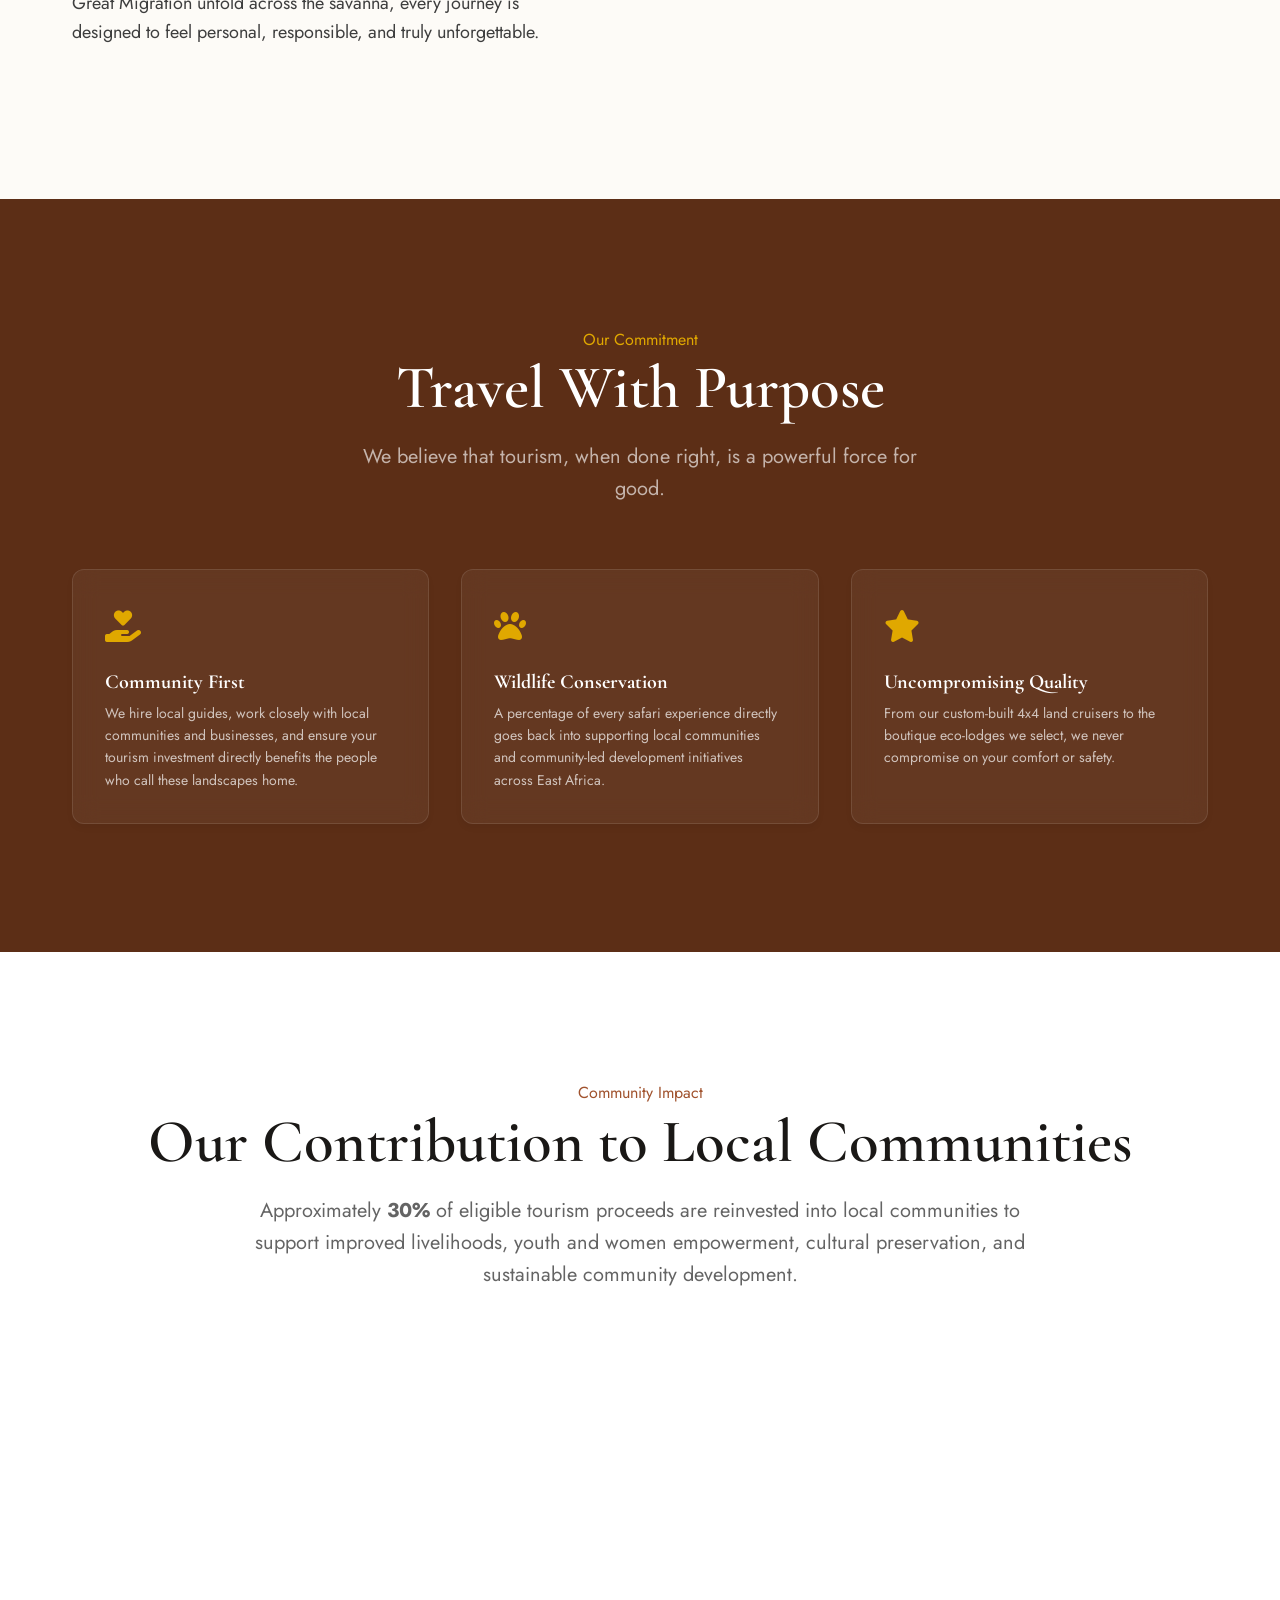
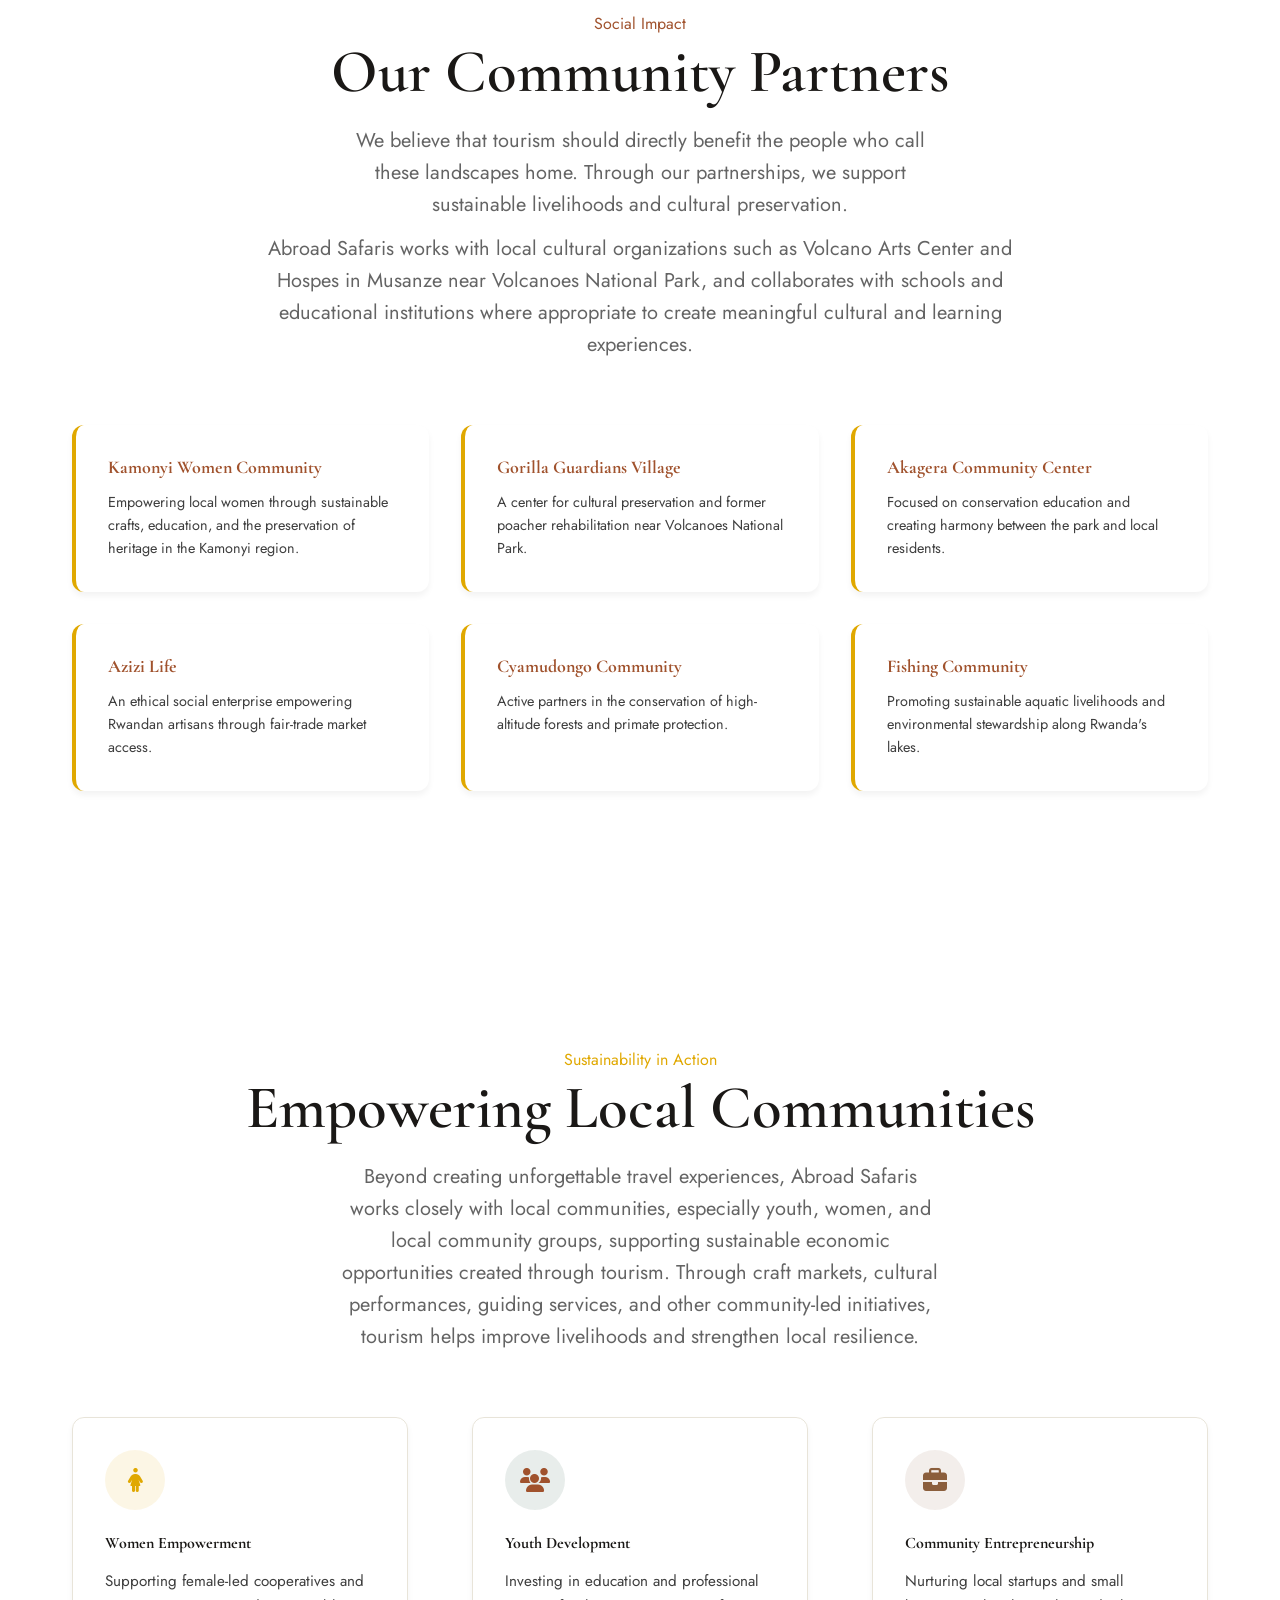
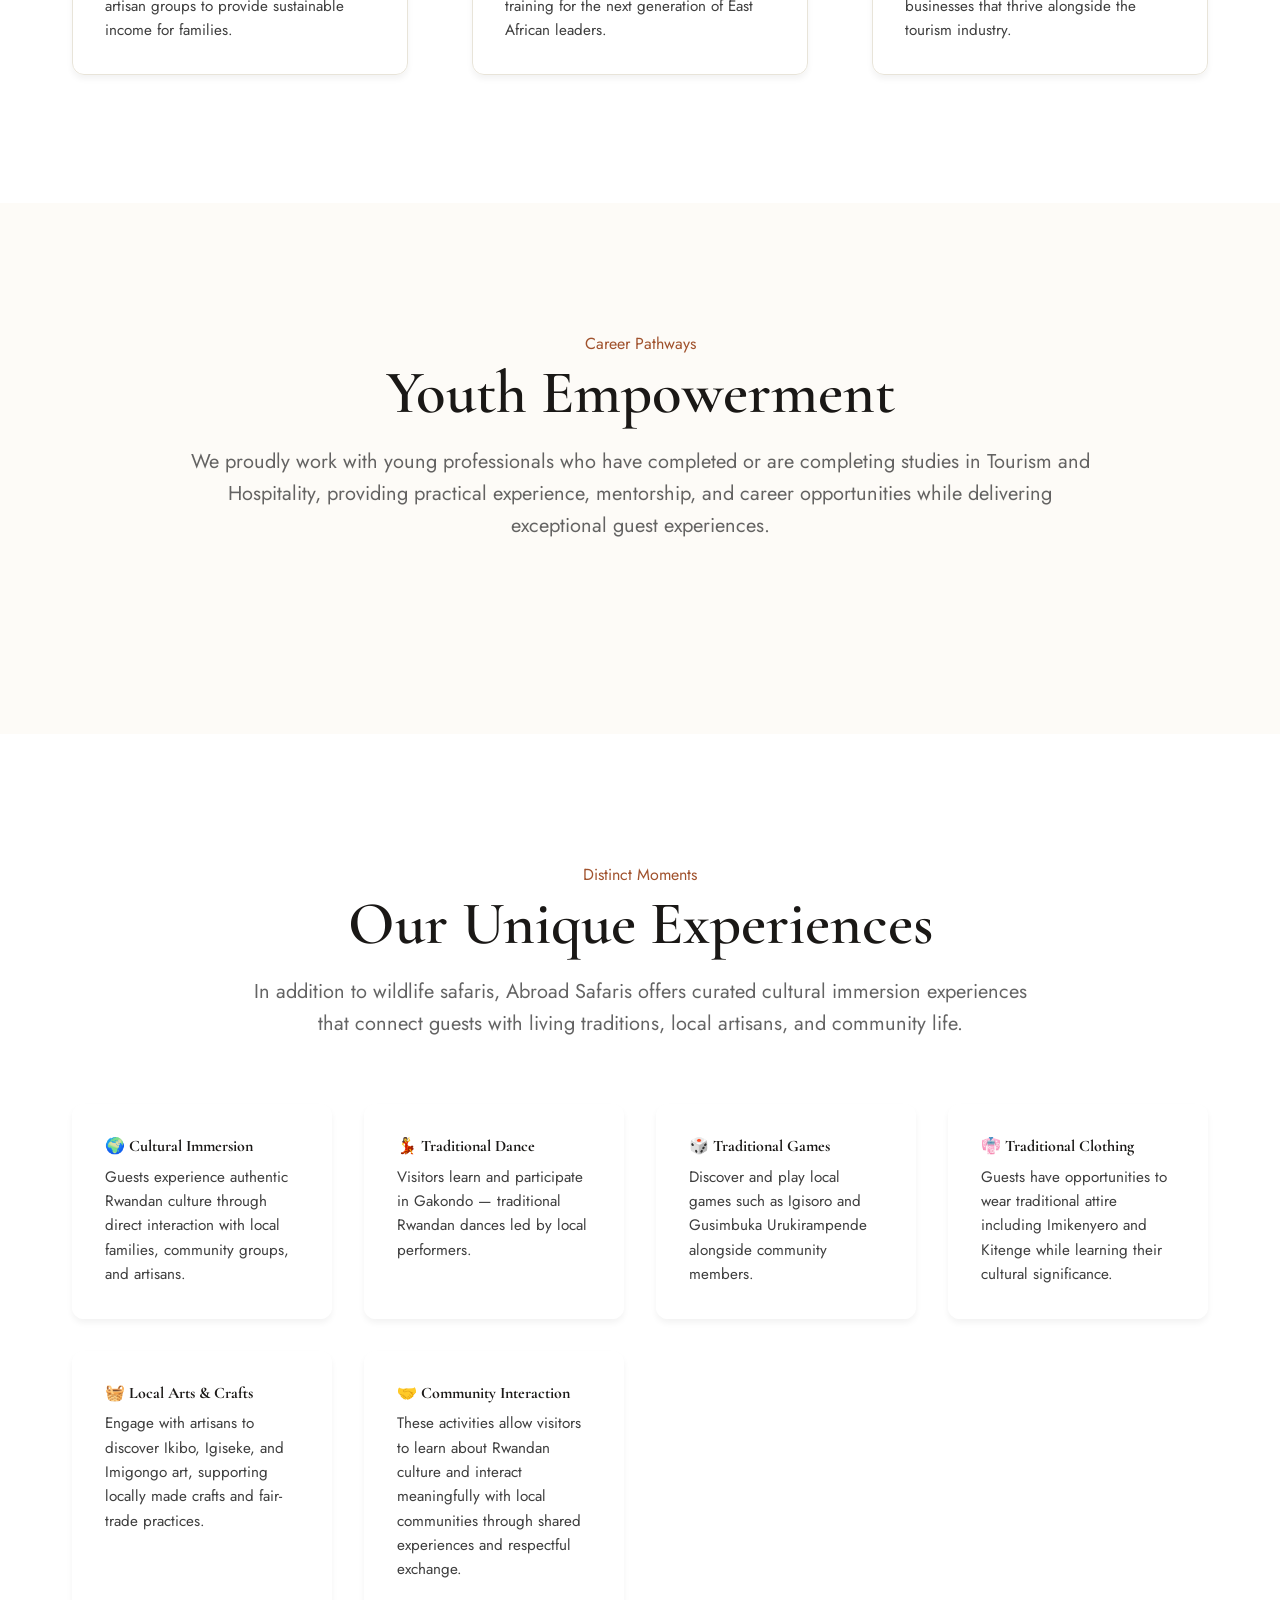
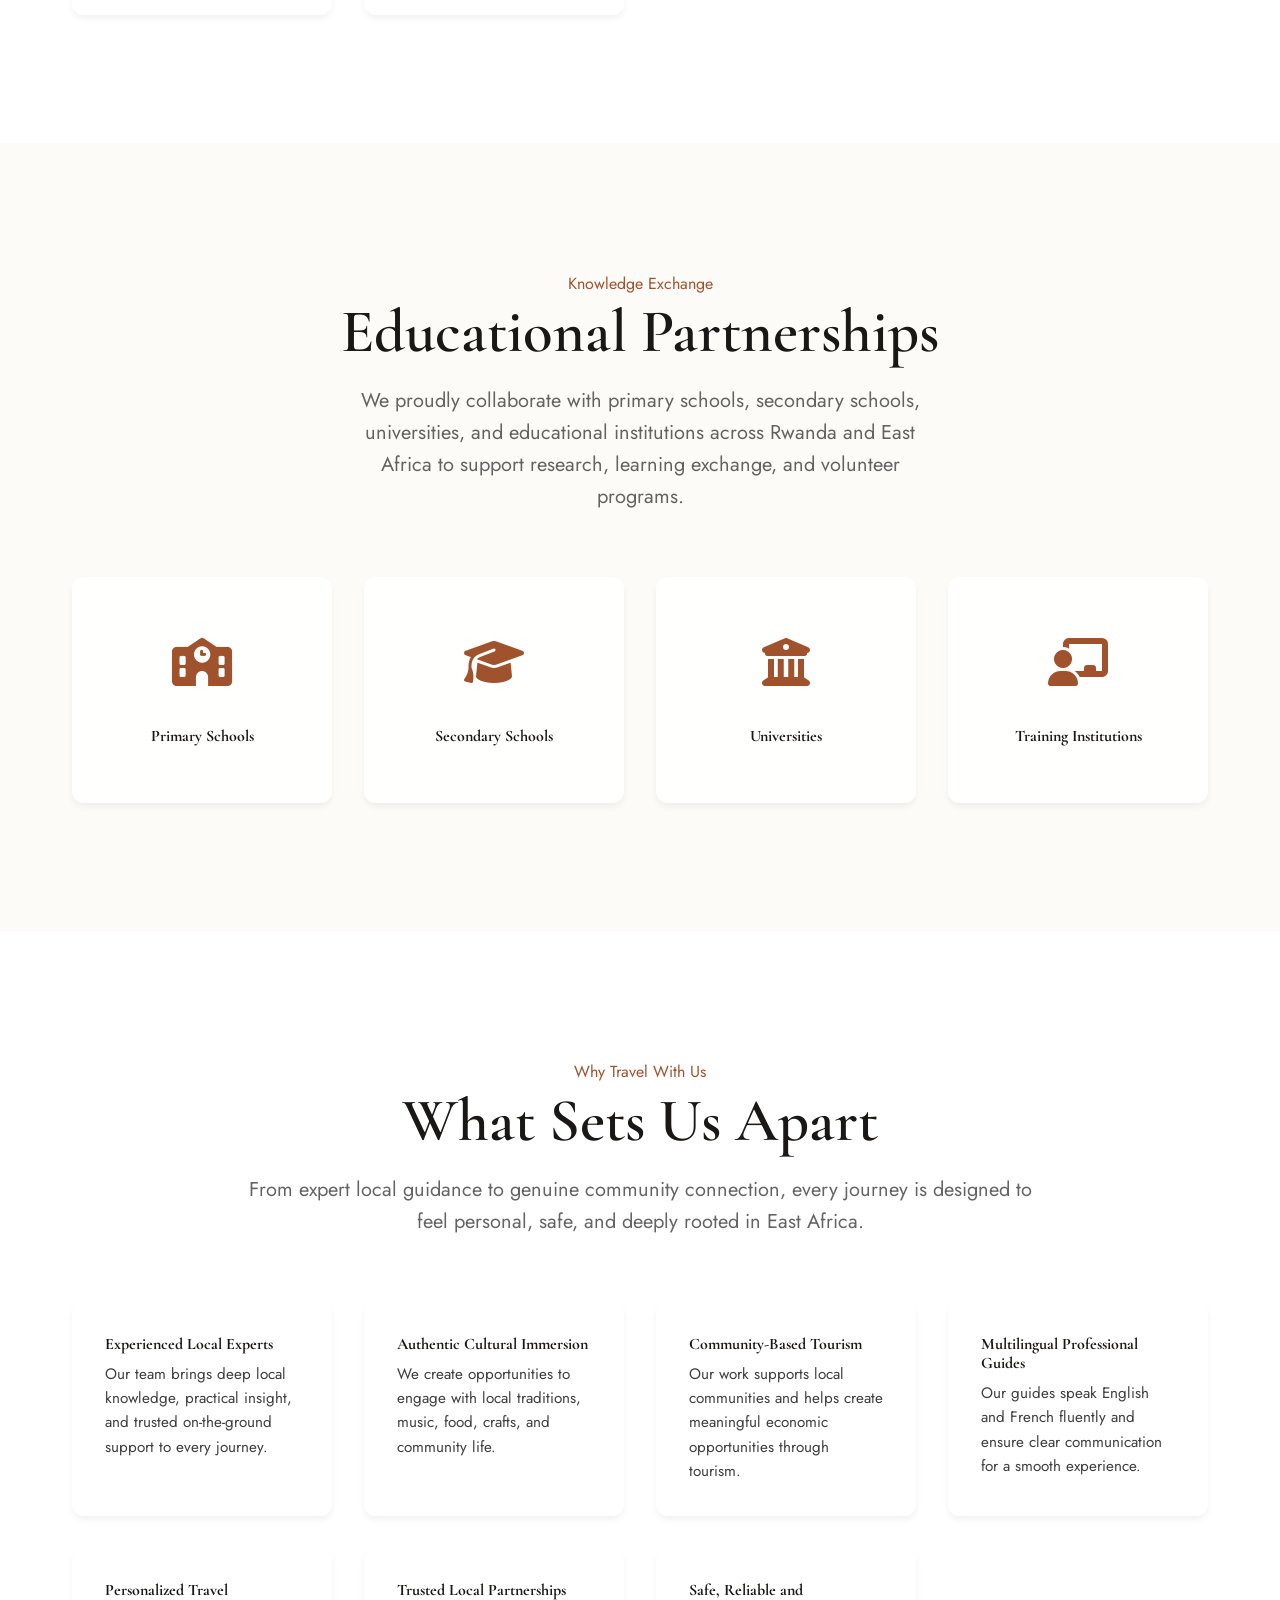
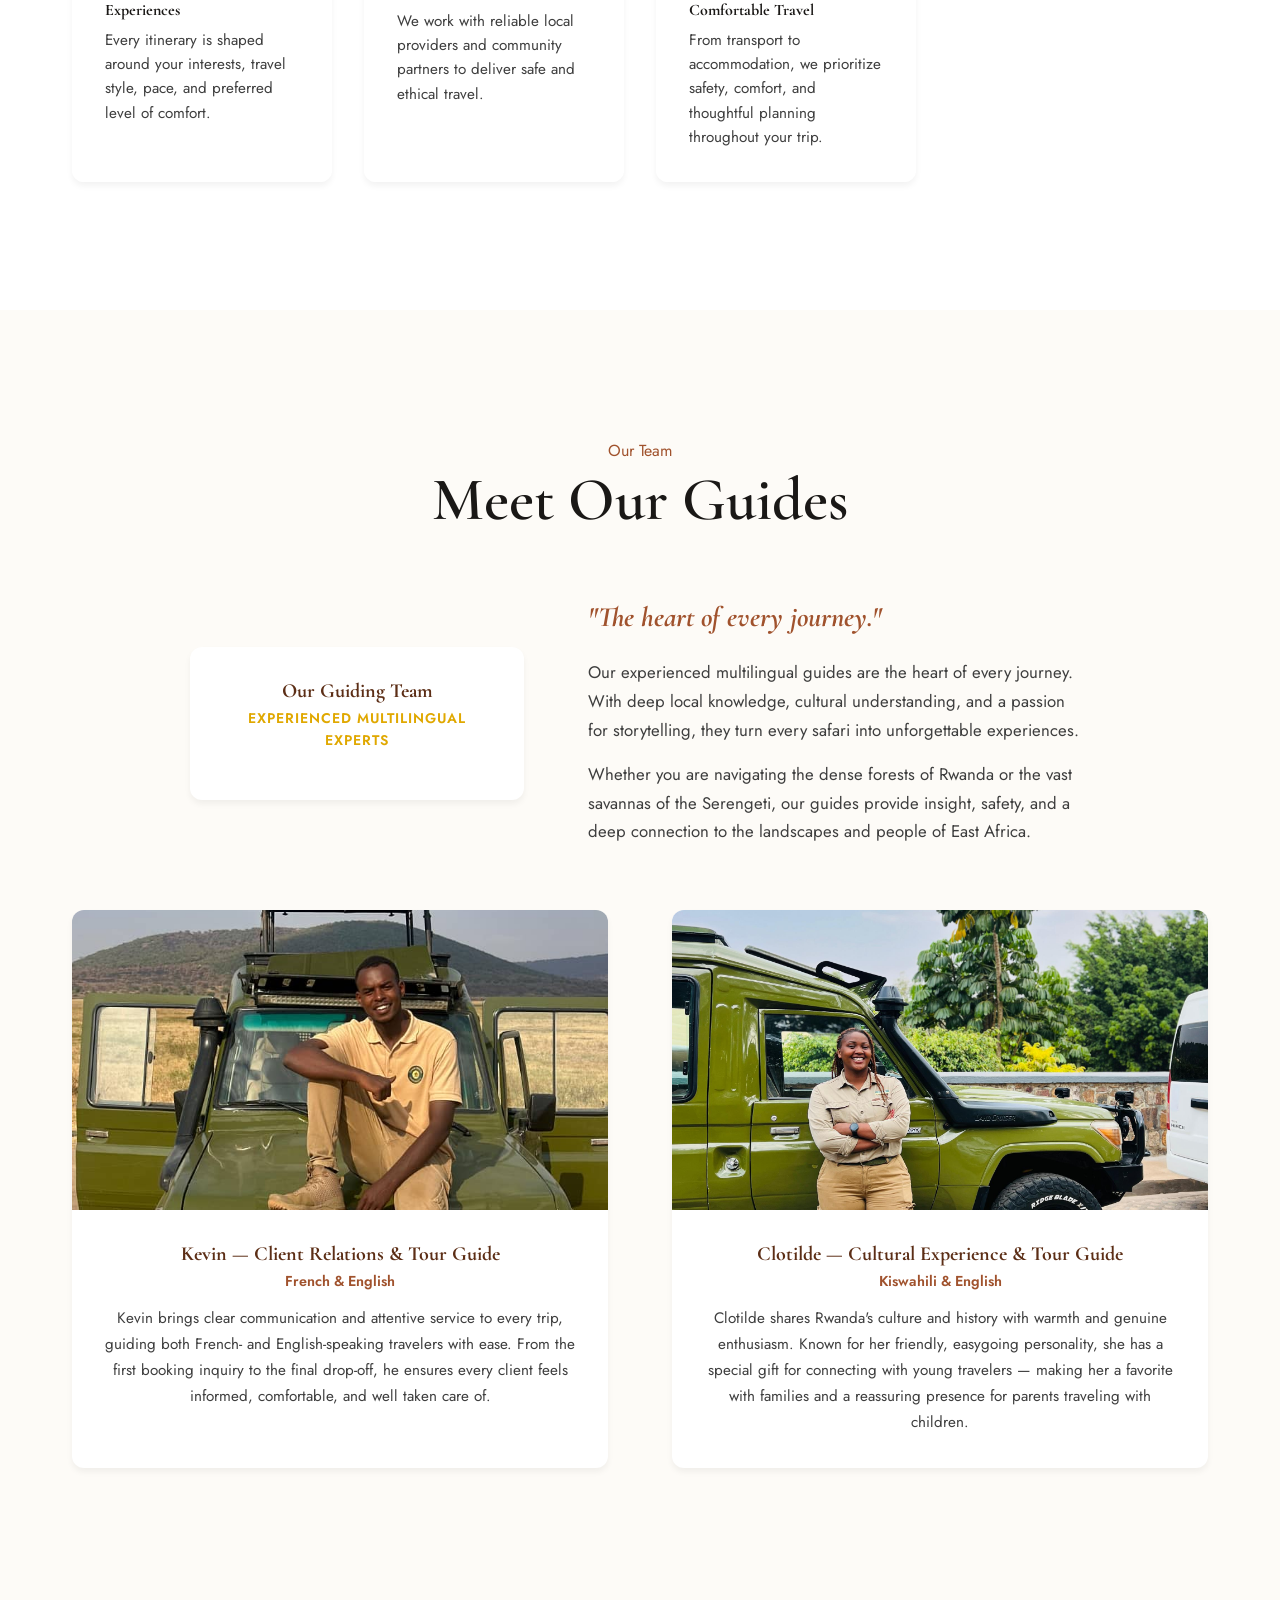
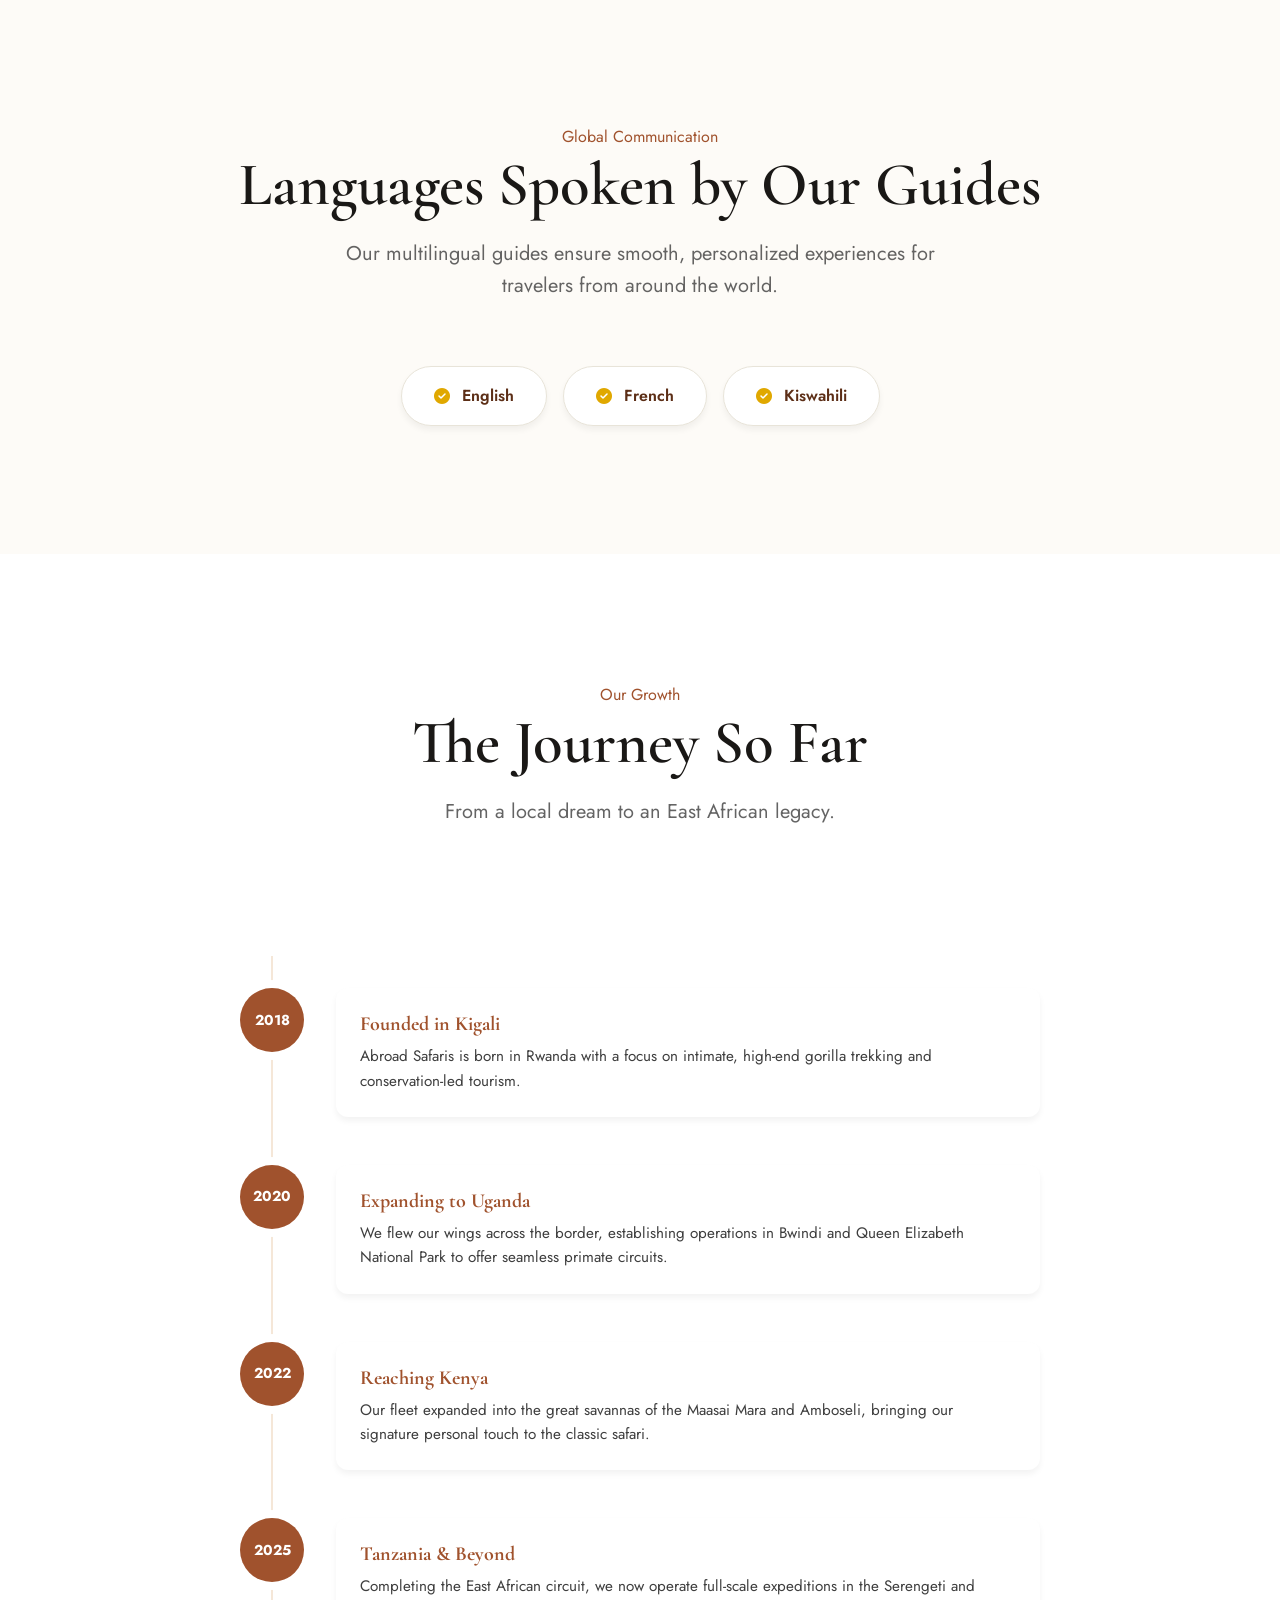
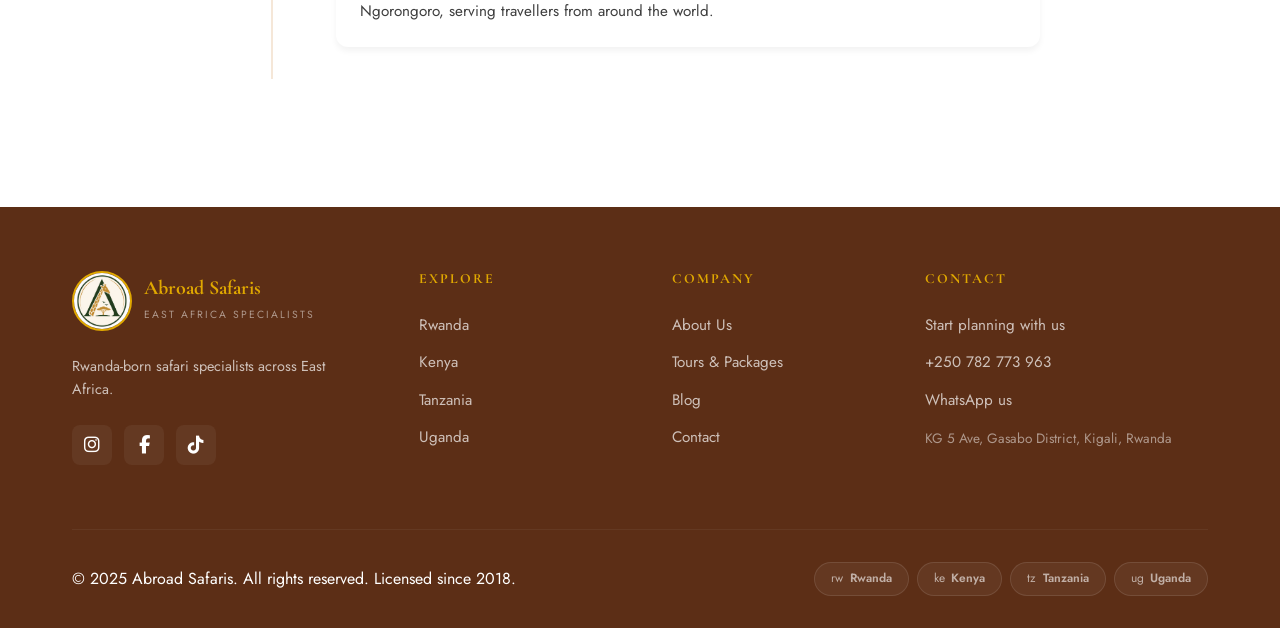
==== commit bec57ad3: "Update Abroad Safaris website" ====
--- a/about.html
+++ b/about.html
@@ -3,7 +3,7 @@
 <head>
     <meta charset="UTF-8">
     <meta name="viewport" content="width=device-width, initial-scale=1.0">
-    <title>About Us | Abroad Safaris LTD</title>
+    <title>About Us | Abroad Safaris</title>
     
     <link rel="stylesheet" href="https://cdnjs.cloudflare.com/ajax/libs/font-awesome/6.4.0/css/all.min.css">
     <link rel="stylesheet" href="css/variables.css">
@@ -98,6 +98,20 @@
             text-transform: uppercase;
             letter-spacing: 1px;
             margin-bottom: 1rem;
+        }
+
+        .team-subtitle {
+            font-size: 0.9rem;
+            color: var(--color-primary);
+            font-weight: 600;
+            margin-bottom: 0.85rem;
+        }
+
+        .team-bio {
+            font-size: 0.95rem;
+            line-height: 1.7;
+            color: var(--color-neutral-800);
+            margin: 0;
         }
 
         @media (max-width: 768px) {
@@ -113,51 +127,72 @@
 </head>
 <body>
 
-    <!-- Header -->
-    <header class="header">
-        <div class="container nav">
-            <a href="index.html" class="logo">
-                <img src="images/logo.png" alt="Abroad Safaris Logo">
-                Abroad Safaris <span style="color: var(--color-accent);">LTD</span>
-            </a>
-            <ul class="nav-links">
-                <li><a href="index.html">Home</a></li>
-                <li><a href="about.html" class="active">About Us</a></li>
-                <li><a href="explore.html">Explore East Africa</a></li>
-                <li><a href="tours.html">Tours & Packages</a></li>
-                <li><a href="services.html">Services</a></li>
-                <li><a href="blog.html">Blog & Travel tips</a></li>
-                <li><a href="contact.html">Contact Us</a></li>
-            </ul>
-            <div style="display: flex; align-items: center; gap: 1rem;">
-                <a href="contact.html" class="btn btn-primary" style="padding: 0.6rem 1.5rem; font-size: 0.875rem;">Plan Your Trip</a>
-                <div class="mobile-toggle"><i class="fas fa-bars"></i></div>
-            </div>
-        </div>
-    </header>
+    <!-- Header (injected) -->
+    <div id="site-header"></div>
 
     <!-- Page Header -->
     <div class="page-header">
         <img src="images/Lake kivu.jpg.jpg" alt="Lake Kivu" class="page-header-bg">
         <div class="container reveal">
-            <span class="eyebrow" style="color: var(--color-accent); margin-bottom: 1rem; display: block; letter-spacing: 2px;">Our Story</span>
-            <h1 style="font-size: clamp(2.5rem, 5vw, 4rem); color: white; margin-bottom: 1rem;">Rooted in East Africa</h1>
-            <p style="opacity: 0.8; max-width: 600px; margin: 0 auto;">Discover the passion, expertise, and commitment to conservation that drives everything we do.</p>
+            <span class="eyebrow" style="color: var(--color-accent); margin-bottom: 1rem; display: block; letter-spacing: 2px;" data-i18n="about.hero.eyebrow">Our Story</span>
+            <h1 style="font-size: clamp(2.5rem, 5vw, 4rem); color: white; margin-bottom: 1rem;" data-i18n="about.hero.title">Rooted in East Africa</h1>
+            <p style="opacity: 0.8; max-width: 600px; margin: 0 auto;" data-i18n="about.hero.subtitle">Discover the passion, expertise, and commitment to conservation that drives everything we do.</p>
         </div>
     </div>
+
+    <!-- Company Info Highlight Cards -->
+    <section style="background: var(--color-primary-dark); padding: 2.5rem 0;">
+        <div class="container">
+            <div style="display: grid; grid-template-columns: repeat(auto-fit, minmax(220px, 1fr)); gap: 1.5rem;">
+                <div class="reveal" style="background: rgba(255,255,255,0.06); border: 1px solid rgba(255,255,255,0.12); border-radius: 14px; padding: 1.75rem 2rem; display: flex; align-items: flex-start; gap: 1.25rem; backdrop-filter: blur(8px); transition: background 0.3s;">
+                    <div style="flex-shrink: 0; width: 52px; height: 52px; background: rgba(224,168,0,0.15); border-radius: 50%; display: flex; align-items: center; justify-content: center; color: var(--color-accent); font-size: 1.5rem;"><i class="fas fa-building"></i></div>
+                    <div>
+                        <p style="font-size: 0.7rem; letter-spacing: 2px; text-transform: uppercase; color: var(--color-accent); margin-bottom: 0.35rem; font-weight: 600;">Company</p>
+                        <h4 style="color: white; font-size: 1.15rem; margin-bottom: 0.25rem;">Abroad Safaris</h4>
+                        <p style="color: rgba(255,255,255,0.6); font-size: 0.85rem; margin: 0;">Trusted safari specialists in East Africa</p>
+                    </div>
+                </div>
+                <div class="reveal" style="background: rgba(255,255,255,0.06); border: 1px solid rgba(255,255,255,0.12); border-radius: 14px; padding: 1.75rem 2rem; display: flex; align-items: flex-start; gap: 1.25rem; backdrop-filter: blur(8px); transition: background 0.3s; transition-delay: 0.1s;">
+                    <div style="flex-shrink: 0; width: 52px; height: 52px; background: rgba(31,77,58,0.3); border-radius: 50%; display: flex; align-items: center; justify-content: center; color: var(--color-accent); font-size: 1.5rem;"><i class="fas fa-flag"></i></div>
+                    <div>
+                        <p style="font-size: 0.7rem; letter-spacing: 2px; text-transform: uppercase; color: var(--color-accent); margin-bottom: 0.35rem; font-weight: 600;">Country</p>
+                        <h4 style="color: white; font-size: 1.15rem; margin-bottom: 0.25rem;">Rwanda</h4>
+                        <p style="color: rgba(255,255,255,0.6); font-size: 0.85rem; margin: 0;">A welcoming East African base for regional travel</p>
+                    </div>
+                </div>
+                <div class="reveal" style="background: rgba(255,255,255,0.06); border: 1px solid rgba(255,255,255,0.12); border-radius: 14px; padding: 1.75rem 2rem; display: flex; align-items: flex-start; gap: 1.25rem; backdrop-filter: blur(8px); transition: background 0.3s; transition-delay: 0.2s;">
+                    <div style="flex-shrink: 0; width: 52px; height: 52px; background: rgba(224,168,0,0.15); border-radius: 50%; display: flex; align-items: center; justify-content: center; color: var(--color-accent); font-size: 1.5rem;"><i class="fas fa-map-marker-alt"></i></div>
+                    <div>
+                        <p style="font-size: 0.7rem; letter-spacing: 2px; text-transform: uppercase; color: var(--color-accent); margin-bottom: 0.35rem; font-weight: 600;">Location</p>
+                        <h4 style="color: white; font-size: 1.15rem; margin-bottom: 0.25rem;">Kigali, Rwanda</h4>
+                        <p style="color: rgba(255,255,255,0.6); font-size: 0.85rem; margin: 0;">KG 5 Ave, Gasabo District</p>
+                    </div>
+                </div>
+                <div class="reveal" style="background: rgba(255,255,255,0.06); border: 1px solid rgba(255,255,255,0.12); border-radius: 14px; padding: 1.75rem 2rem; display: flex; align-items: flex-start; gap: 1.25rem; backdrop-filter: blur(8px); transition: background 0.3s; transition-delay: 0.3s;">
+                    <div style="flex-shrink: 0; width: 52px; height: 52px; background: rgba(31,77,58,0.3); border-radius: 50%; display: flex; align-items: center; justify-content: center; color: var(--color-accent); font-size: 1.5rem;"><i class="fas fa-cloud-sun"></i></div>
+                    <div>
+                        <p style="font-size: 0.7rem; letter-spacing: 2px; text-transform: uppercase; color: var(--color-accent); margin-bottom: 0.35rem; font-weight: 600;">Climate</p>
+                        <h4 style="color: white; font-size: 1.15rem; margin-bottom: 0.25rem;">Mild Highland Climate</h4>
+                        <p style="color: rgba(255,255,255,0.6); font-size: 0.85rem; margin: 0;">Rwanda has comfortable temperatures throughout much of the year and distinct wet and dry seasons.</p>
+                    </div>
+                </div>
+            </div>
+        </div>
+    </section>
 
     <!-- Story Section -->
     <section class="section">
         <div class="container story-section">
             <div class="story-content reveal">
-                <span class="eyebrow">Our Mission</span>
-                <h2 class="section-title">Authentic. Personal. Responsible.</h2>
-                <p>Abroad Safaris LTD was built on a simple idea. East Africa should be experienced in its most authentic form, while the landscapes and wildlife are respected and protected.</p>
+                <span class="eyebrow" data-i18n="about.mission.eyebrow">Our Mission</span>
+                <h2 class="section-title" data-i18n="about.mission.title">Authentic. Personal. Responsible.</h2>
+                <p>Abroad Safaris was built on a simple idea. East Africa should be experienced in its most authentic form, while the landscapes and wildlife are respected and protected.</p>
                 <p>What started as a small team of passionate local guides has grown into a trusted safari company operating across Rwanda, Kenya, Tanzania, and Uganda. Even as we’ve grown, we’ve kept the same personal approach at the heart of everything we do.</p>
+                <p>We focus on authentic cultural immersion and meaningful community interaction, creating journeys that connect travelers with local traditions, stories, and everyday life in the places they visit.</p>
                 <p>We don’t just plan trips. We create experiences that stay with you. From trekking mountain gorillas in misty forests to watching the Great Migration unfold across the savanna, every journey is designed to feel personal, responsible, and truly unforgettable.</p>
             </div>
             <div class="story-image reveal" style="transition-delay: 0.2s;">
-                <img src="images/mission.jpg.jfif" alt="Our Mission in Action">
+                <img src="images/truck.jpeg" alt="Our Mission in Action">
             </div>
         </div>
     </section>
@@ -166,16 +201,16 @@
     <section class="section" style="background-color: var(--color-primary-dark); color: white;">
         <div class="container">
             <div class="text-center reveal" style="text-align: center; margin-bottom: var(--spacing-lg);">
-                <span class="eyebrow" style="color: var(--color-accent);">Our Commitment</span>
-                <h2 class="section-title" style="color: white;">Travel With Purpose</h2>
-                <p class="section-subtitle" style="margin: 0 auto; color: rgba(255,255,255,0.8);">We believe that tourism, when done right, is a powerful force for good.</p>
+                <span class="eyebrow" style="color: var(--color-accent);" data-i18n="about.commitment.eyebrow">Our Commitment</span>
+                <h2 class="section-title" style="color: white;" data-i18n="about.commitment.title">Travel With Purpose</h2>
+                <p class="section-subtitle" style="margin: 0 auto; color: rgba(255,255,255,0.8);" data-i18n="about.commitment.subtitle">We believe that tourism, when done right, is a powerful force for good.</p>
             </div>
 
             <div style="display: grid; grid-template-columns: repeat(auto-fit, minmax(250px, 1fr)); gap: var(--spacing-md);">
                 <div class="glass-card reveal" style="background: rgba(255,255,255,0.05); border-color: rgba(255,255,255,0.1);">
                     <div style="color: var(--color-accent); font-size: 2rem; margin-bottom: 1rem;"><i class="fas fa-hand-holding-heart"></i></div>
                     <h4 style="color: white; margin-bottom: 0.5rem; font-size: 1.25rem;">Community First</h4>
-                    <p style="font-size: 0.875rem; color: rgba(255,255,255,0.7);">We hire local guides, partner with community-owned lodges, and ensure your tourism dollars directly benefit the people who call these landscapes home.</p>
+                    <p style="font-size: 0.875rem; color: rgba(255,255,255,0.7);">We hire local guides, work closely with local communities and businesses, and ensure your tourism investment directly benefits the people who call these landscapes home.</p>
                 </div>
                 
                 <div class="glass-card reveal" style="background: rgba(255,255,255,0.05); border-color: rgba(255,255,255,0.1); transition-delay: 0.1s;">
@@ -194,12 +229,24 @@
     </section>
     
     <!-- Community Partners Section -->
+    <!-- Community Impact -->
     <section class="section" style="background-color: var(--color-neutral-100);">
         <div class="container">
             <div class="text-center reveal" style="text-align: center; margin-bottom: var(--spacing-lg);">
-                <span class="eyebrow" style="color: var(--color-primary);">Social Impact</span>
-                <h2 class="section-title">Our Community Partners</h2>
+                <span class="eyebrow" style="color: var(--color-primary);" data-i18n="about.impact.eyebrow">Community Impact</span>
+                <h2 class="section-title" data-i18n="about.impact.title">Our Contribution to Local Communities</h2>
+                <p class="section-subtitle" style="margin: 0 auto; max-width: 800px;">Approximately <strong>30%</strong> of eligible tourism proceeds are reinvested into local communities to support improved livelihoods, youth and women empowerment, cultural preservation, and sustainable community development.</p>
+            </div>
+        </div>
+    </section>
+
+    <section class="section" style="background-color: var(--color-neutral-100);">
+        <div class="container">
+            <div class="text-center reveal" style="text-align: center; margin-bottom: var(--spacing-lg);">
+                <span class="eyebrow" style="color: var(--color-primary);" data-i18n="about.partners.eyebrow">Social Impact</span>
+                <h2 class="section-title" data-i18n="about.partners.title">Our Community Partners</h2>
                 <p class="section-subtitle" style="margin: 0 auto;">We believe that tourism should directly benefit the people who call these landscapes home. Through our partnerships, we support sustainable livelihoods and cultural preservation.</p>
+                <p class="section-subtitle" style="margin: 0 auto; margin-top: 0.75rem; max-width: 800px;">Abroad Safaris works with local cultural organizations such as Volcano Arts Center and Hospes in Musanze near Volcanoes National Park, and collaborates with schools and educational institutions where appropriate to create meaningful cultural and learning experiences.</p>
             </div>
 
             <div style="display: grid; grid-template-columns: repeat(auto-fit, minmax(280px, 1fr)); gap: var(--spacing-md);">
@@ -240,9 +287,9 @@
     <section class="section" style="background-color: var(--color-neutral-100);">
         <div class="container">
             <div class="text-center reveal" style="text-align: center; margin-bottom: var(--spacing-lg);">
-                <span class="eyebrow" style="color: var(--color-accent);">Sustainability in Action</span>
-                <h2 class="section-title">Empowering Local Communities</h2>
-                <p class="section-subtitle" style="margin: 0 auto;">Beyond creating unforgettable travel experiences, Abroad Safaris LTD works closely with local communities, especially women and youth groups, supporting sustainable economic opportunities created through tourism. Through craft markets, cultural performances, guiding services, and other community-led initiatives, tourism helps improve livelihoods and strengthen local resilience.</p>
+                <span class="eyebrow" style="color: var(--color-accent);" data-i18n="about.empower.eyebrow">Sustainability in Action</span>
+                <h2 class="section-title" data-i18n="about.empower.title">Empowering Local Communities</h2>
+                <p class="section-subtitle" style="margin: 0 auto;">Beyond creating unforgettable travel experiences, Abroad Safaris works closely with local communities, especially youth, women, and local community groups, supporting sustainable economic opportunities created through tourism. Through craft markets, cultural performances, guiding services, and other community-led initiatives, tourism helps improve livelihoods and strengthen local resilience.</p>
             </div>
 
             <div style="display: grid; grid-template-columns: repeat(auto-fit, minmax(300px, 1fr)); gap: var(--spacing-lg);">
@@ -270,13 +317,62 @@
             </div>
         </div>
     </section>
+    
+    <!-- Youth Empowerment -->
+    <section class="section">
+        <div class="container">
+            <div class="text-center reveal" style="text-align: center; margin-bottom: var(--spacing-lg);">
+                <span class="eyebrow" style="color: var(--color-primary);" data-i18n="about.youth.eyebrow">Career Pathways</span>
+                <h2 class="section-title" data-i18n="about.youth.title">Youth Empowerment</h2>
+                <p class="section-subtitle" style="margin: 0 auto; max-width: 900px;">We proudly work with young professionals who have completed or are completing studies in Tourism and Hospitality, providing practical experience, mentorship, and career opportunities while delivering exceptional guest experiences.</p>
+            </div>
+        </div>
+    </section>
 
     <!-- Educational Partnerships Section -->
+    <!-- Our Unique Experiences -->
+    <section class="section" style="background-color: var(--color-neutral-100);">
+        <div class="container">
+            <div class="text-center reveal" style="text-align: center; margin-bottom: var(--spacing-lg);">
+                <span class="eyebrow" style="color: var(--color-primary);" data-i18n="about.unique.eyebrow">Distinct Moments</span>
+                <h2 class="section-title" data-i18n="about.unique.title">Our Unique Experiences</h2>
+                <p class="section-subtitle" style="margin: 0 auto; max-width: 800px;">In addition to wildlife safaris, Abroad Safaris offers curated cultural immersion experiences that connect guests with living traditions, local artisans, and community life.</p>
+            </div>
+
+            <div style="display: grid; grid-template-columns: repeat(auto-fit, minmax(240px, 1fr)); gap: var(--spacing-md);">
+                <div class="glass-card reveal" style="padding: 2rem; text-align: left;">
+                    <h4 style="margin-bottom: 0.5rem;">🌍 Cultural Immersion</h4>
+                    <p style="font-size: 0.95rem; color: var(--color-neutral-800);">Guests experience authentic Rwandan culture through direct interaction with local families, community groups, and artisans.</p>
+                </div>
+                <div class="glass-card reveal" style="padding: 2rem; text-align: left;">
+                    <h4 style="margin-bottom: 0.5rem;">💃 Traditional Dance</h4>
+                    <p style="font-size: 0.95rem; color: var(--color-neutral-800);">Visitors learn and participate in Gakondo — traditional Rwandan dances led by local performers.</p>
+                </div>
+                <div class="glass-card reveal" style="padding: 2rem; text-align: left;">
+                    <h4 style="margin-bottom: 0.5rem;">🎲 Traditional Games</h4>
+                    <p style="font-size: 0.95rem; color: var(--color-neutral-800);">Discover and play local games such as Igisoro and Gusimbuka Urukirampende alongside community members.</p>
+                </div>
+                <div class="glass-card reveal" style="padding: 2rem; text-align: left;">
+                    <h4 style="margin-bottom: 0.5rem;">👘 Traditional Clothing</h4>
+                    <p style="font-size: 0.95rem; color: var(--color-neutral-800);">Guests have opportunities to wear traditional attire including Imikenyero and Kitenge while learning their cultural significance.</p>
+                </div>
+                <div class="glass-card reveal" style="padding: 2rem; text-align: left;">
+                    <h4 style="margin-bottom: 0.5rem;">🧺 Local Arts & Crafts</h4>
+                    <p style="font-size: 0.95rem; color: var(--color-neutral-800);">Engage with artisans to discover Ikibo, Igiseke, and Imigongo art, supporting locally made crafts and fair-trade practices.</p>
+                </div>
+                <div class="glass-card reveal" style="padding: 2rem; text-align: left;">
+                    <h4 style="margin-bottom: 0.5rem;">🤝 Community Interaction</h4>
+                    <p style="font-size: 0.95rem; color: var(--color-neutral-800);">These activities allow visitors to learn about Rwandan culture and interact meaningfully with local communities through shared experiences and respectful exchange.</p>
+                </div>
+            </div>
+        </div>
+    </section>
+
     <section class="section">
         <div class="container">
             <div class="text-center reveal" style="text-align: center; margin-bottom: var(--spacing-lg);">
-                <span class="eyebrow" style="color: var(--color-primary);">Knowledge Exchange</span>
-                <h2 class="section-title">Educational Partnerships</h2>
+                <span class="eyebrow" style="color: var(--color-primary);" data-i18n="about.edu.eyebrow">Knowledge Exchange</span>
+                <h2 class="section-title" data-i18n="about.edu.title">Educational Partnerships</h2>
                 <p class="section-subtitle" style="margin: 0 auto;">We proudly collaborate with primary schools, secondary schools, universities, and educational institutions across Rwanda and East Africa to support research, learning exchange, and volunteer programs.</p>
             </div>
 
@@ -301,19 +397,36 @@
         </div>
     </section>
 
+    <section class="section" style="background-color: var(--color-neutral-100);">
+        <div class="container">
+            <div class="text-center reveal" style="text-align: center; margin-bottom: var(--spacing-lg);">
+                <span class="eyebrow" style="color: var(--color-primary);" data-i18n="about.sets.eyebrow">Why Travel With Us</span>
+                <h2 class="section-title" data-i18n="about.sets.title">What Sets Us Apart</h2>
+                <p class="section-subtitle" style="margin: 0 auto; max-width: 800px;">From expert local guidance to genuine community connection, every journey is designed to feel personal, safe, and deeply rooted in East Africa.</p>
+            </div>
+
+            <div style="display: grid; grid-template-columns: repeat(auto-fit, minmax(220px, 1fr)); gap: var(--spacing-md);">
+                <div class="glass-card reveal"><h4 style="margin-bottom: 0.5rem;">Experienced Local Experts</h4><p style="font-size: 0.95rem; color: var(--color-neutral-800);">Our team brings deep local knowledge, practical insight, and trusted on-the-ground support to every journey.</p></div>
+                <div class="glass-card reveal" style="transition-delay: 0.05s;"><h4 style="margin-bottom: 0.5rem;">Authentic Cultural Immersion</h4><p style="font-size: 0.95rem; color: var(--color-neutral-800);">We create opportunities to engage with local traditions, music, food, crafts, and community life.</p></div>
+                <div class="glass-card reveal" style="transition-delay: 0.1s;"><h4 style="margin-bottom: 0.5rem;">Community-Based Tourism</h4><p style="font-size: 0.95rem; color: var(--color-neutral-800);">Our work supports local communities and helps create meaningful economic opportunities through tourism.</p></div>
+                <div class="glass-card reveal" style="transition-delay: 0.15s;"><h4 style="margin-bottom: 0.5rem;">Multilingual Professional Guides</h4><p style="font-size: 0.95rem; color: var(--color-neutral-800);">Our guides speak English and French fluently and ensure clear communication for a smooth experience.</p></div>
+                <div class="glass-card reveal" style="transition-delay: 0.2s;"><h4 style="margin-bottom: 0.5rem;">Personalized Travel Experiences</h4><p style="font-size: 0.95rem; color: var(--color-neutral-800);">Every itinerary is shaped around your interests, travel style, pace, and preferred level of comfort.</p></div>
+                <div class="glass-card reveal" style="transition-delay: 0.25s;"><h4 style="margin-bottom: 0.5rem;">Trusted Local Partnerships</h4><p style="font-size: 0.95rem; color: var(--color-neutral-800);">We work with reliable local providers and community partners to deliver safe and ethical travel.</p></div>
+                <div class="glass-card reveal" style="transition-delay: 0.3s;"><h4 style="margin-bottom: 0.5rem;">Safe, Reliable and Comfortable Travel</h4><p style="font-size: 0.95rem; color: var(--color-neutral-800);">From transport to accommodation, we prioritize safety, comfort, and thoughtful planning throughout your trip.</p></div>
+            </div>
+        </div>
+    </section>
+
     <!-- Guides Section -->
     <section class="section">
         <div class="container">
             <div class="text-center reveal" style="text-align: center; margin-bottom: var(--spacing-lg);">
-                <span class="eyebrow" style="color: var(--color-primary);">Our Team</span>
-                <h2 class="section-title">MEET OUR TEAM</h2>
+                <span class="eyebrow" style="color: var(--color-primary);" data-i18n="about.team.eyebrow">Our Team</span>
+                <h2 class="section-title" data-i18n="about.team.title">Meet Our Guides</h2>
             </div>
 
             <div class="founder-grid">
                 <div class="team-card reveal" style="margin: 0;">
-                    <div class="team-img" style="height: 450px;">
-                        <img src="images/tour-guides.jpg.jfif" alt="Tour Guides Team">
-                    </div>
                     <div class="team-info">
                         <h3 class="team-name">Our Guiding Team</h3>
                         <div class="team-role">Experienced Multilingual Experts</div>
@@ -327,6 +440,30 @@
                     </div>
                 </div>
             </div>
+
+            <div class="team-grid reveal" style="margin-top: var(--spacing-lg);">
+                <div class="team-card">
+                    <div class="team-img">
+                        <img src="images/Kevin.jpeg" alt="Kevin">
+                    </div>
+                    <div class="team-info">
+                        <h3 class="team-name">Kevin — Client Relations &amp; Tour Guide</h3>
+                        <div class="team-subtitle">French &amp; English</div>
+                        <p class="team-bio">Kevin brings clear communication and attentive service to every trip, guiding both French- and English-speaking travelers with ease. From the first booking inquiry to the final drop-off, he ensures every client feels informed, comfortable, and well taken care of.</p>
+                    </div>
+                </div>
+
+                <div class="team-card" style="transition-delay: 0.1s;">
+                    <div class="team-img">
+                        <img src="images/Clotilde.jpeg" alt="Clotilde">
+                    </div>
+                    <div class="team-info">
+                        <h3 class="team-name">Clotilde — Cultural Experience &amp; Tour Guide</h3>
+                        <div class="team-subtitle">Kiswahili &amp; English</div>
+                        <p class="team-bio">Clotilde shares Rwanda's culture and history with warmth and genuine enthusiasm. Known for her friendly, easygoing personality, she has a special gift for connecting with young travelers — making her a favorite with families and a reassuring presence for parents traveling with children.</p>
+                    </div>
+                </div>
+            </div>
         </div>
     </section>
 
@@ -334,8 +471,8 @@
     <section class="section" style="background-color: var(--color-neutral-200);">
         <div class="container">
             <div class="text-center reveal" style="text-align: center; margin-bottom: var(--spacing-lg);">
-                <span class="eyebrow" style="color: var(--color-primary);">Global Communication</span>
-                <h2 class="section-title">Languages Spoken by Our Guides</h2>
+                <span class="eyebrow" style="color: var(--color-primary);" data-i18n="about.lang.eyebrow">Global Communication</span>
+                <h2 class="section-title" data-i18n="about.lang.title">Languages Spoken by Our Guides</h2>
                 <p class="section-subtitle" style="margin: 0 auto;">Our multilingual guides ensure smooth, personalized experiences for travelers from around the world.</p>
             </div>
 
@@ -352,14 +489,6 @@
                     <i class="fas fa-check-circle" style="color: var(--color-accent);"></i>
                     <span style="font-weight: 600; color: var(--color-primary-dark);">Kiswahili</span>
                 </div>
-                <div class="glass-card" style="padding: 1rem 2rem; border-radius: 50px; background: white; border: 1px solid var(--color-neutral-300); display: flex; align-items: center; gap: 0.75rem;">
-                    <i class="fas fa-check-circle" style="color: var(--color-accent);"></i>
-                    <span style="font-weight: 600; color: var(--color-primary-dark);">Kinyarwanda</span>
-                </div>
-                <div class="glass-card" style="padding: 1rem 2rem; border-radius: 50px; background: white; border: 1px solid var(--color-neutral-300); display: flex; align-items: center; gap: 0.75rem;">
-                    <i class="fas fa-check-circle" style="color: var(--color-accent);"></i>
-                    <span style="font-weight: 600; color: var(--color-primary-dark);">Luganda</span>
-                </div>
             </div>
         </div>
     </section>
@@ -368,9 +497,9 @@
     <section class="section" style="background-color: var(--color-neutral-100); overflow: hidden;">
         <div class="container">
             <div class="text-center reveal" style="text-align: center; margin-bottom: var(--spacing-xl);">
-                <span class="eyebrow" style="color: var(--color-primary);">Our Growth</span>
-                <h2 class="section-title">The Journey So Far</h2>
-                <p class="section-subtitle" style="margin: 0 auto;">From a local dream to an East African legacy.</p>
+                <span class="eyebrow" style="color: var(--color-primary);" data-i18n="about.growth.eyebrow">Our Growth</span>
+                <h2 class="section-title" data-i18n="about.growth.title">The Journey So Far</h2>
+                <p class="section-subtitle" style="margin: 0 auto;" data-i18n="about.growth.subtitle">From a local dream to an East African legacy.</p>
             </div>
 
             <div class="journey-timeline">
@@ -378,7 +507,7 @@
                     <div class="journey-year">2018</div>
                     <div class="journey-content">
                         <h4>Founded in Kigali</h4>
-                        <p>Abroad Safaris LTD is born in Rwanda with a focus on intimate, high-end gorilla trekking and conservation-led tourism.</p>
+                        <p>Abroad Safaris is born in Rwanda with a focus on intimate, high-end gorilla trekking and conservation-led tourism.</p>
                     </div>
                 </div>
 
@@ -417,11 +546,11 @@
                     <div style="display: flex; align-items: center; gap: 0.75rem; margin-bottom: 1.5rem;">
                         <img src="images/logo.png" alt="Abroad Safaris Logo" style="width: 60px; height: 60px; border-radius: 50%; object-fit: cover; border: 2px solid var(--color-accent);">
                         <div>
-                            <h3 style="color: var(--color-accent); margin: 0; font-size: 1.25rem;">Abroad Safaris LTD</h3>
+                            <h3 style="color: var(--color-accent); margin: 0; font-size: 1.25rem;" data-i18n="footer.brand">Abroad Safaris</h3>
                             <span style="font-size: 0.65rem; letter-spacing: 2px; color: rgba(255,255,255,0.5);">EAST AFRICA SPECIALISTS</span>
                         </div>
                     </div>
-                    <p style="color: rgba(255,255,255,0.7); font-size: 0.9rem; margin-bottom: 1.5rem;">Rwanda-born safari specialists across East Africa.</p>
+                    <p style="color: rgba(255,255,255,0.7); font-size: 0.9rem; margin-bottom: 1.5rem;" data-i18n="footer.tagline">Rwanda-born safari specialists across East Africa.</p>
                     <div class="footer-social">
                         <a href="https://www.instagram.com/abroad.safaris" target="_blank" class="social-icon"><i class="fab fa-instagram"></i></a>
                         <a href="https://www.facebook.com/abroadsafaris" target="_blank" class="social-icon"><i class="fab fa-facebook-f"></i></a>
@@ -429,7 +558,7 @@
                     </div>
                 </div>
                 <div class="footer-col">
-                    <h4>Explore</h4>
+                    <h4 data-i18n="footer.col.explore">Explore</h4>
                     <ul class="footer-links">
                         <li><a href="explore.html#rwanda">Rwanda</a></li>
                         <li><a href="explore.html#kenya">Kenya</a></li>
@@ -438,26 +567,26 @@
                     </ul>
                 </div>
                 <div class="footer-col">
-                    <h4>Company</h4>
+                    <h4 data-i18n="footer.col.company">Company</h4>
                     <ul class="footer-links">
-                        <li><a href="about.html">About Us</a></li>
-                        <li><a href="tours.html">Tours & Packages</a></li>
-                        <li><a href="blog.html">Blog</a></li>
-                        <li><a href="contact.html">Contact</a></li>
+                        <li><a href="about.html" data-i18n="footer.link.about">About Us</a></li>
+                        <li><a href="tours.html" data-i18n="footer.link.tours">Tours & Packages</a></li>
+                        <li><a href="blog.html" data-i18n="footer.link.blog">Blog</a></li>
+                        <li><a href="contact.html" data-i18n="footer.link.contact">Contact</a></li>
                     </ul>
                 </div>
                 <div class="footer-col">
-                    <h4>Contact</h4>
+                    <h4 data-i18n="footer.col.contact">Contact</h4>
                     <ul class="footer-links">
-                        <li><a href="mailto:abroad.safaris@gmail.com">abroad.safaris@gmail.com</a></li>
+                        <li><a href="contact.html">Start planning with us</a></li>
                         <li><a href="tel:+250782773963">+250 782 773 963</a></li>
-                        <li><a href="https://wa.me/250782773963" target="_blank">WhatsApp us</a></li>
+                        <li><a href="https://wa.me/250782773963" target="_blank" data-i18n="footer.link.whatsapp">WhatsApp us</a></li>
                         <li style="color: rgba(255,255,255,0.5); font-size: 0.85rem; margin-top: 1rem;">KG 5 Ave, Gasabo District, Kigali, Rwanda</li>
                     </ul>
                 </div>
             </div>
             <div class="footer-bottom">
-                <p>&copy; 2025 Abroad Safaris LTD. All rights reserved. Licensed since 2018.</p>
+                <p>&copy; 2025 Abroad Safaris. All rights reserved. Licensed since 2018.</p>
                 <div class="footer-pills">
                     <div class="pill">rw <span>Rwanda</span></div>
                     <div class="pill">ke <span>Kenya</span></div>
@@ -468,6 +597,8 @@
         </div>
     </footer>
 
+    <script src="js/i18n.js"></script>
+    <script src="js/inject-header.js"></script>
     <script src="js/main.js"></script>
 </body>
 </html>
--- a/css/global.css
+++ b/css/global.css
@@ -46,13 +46,13 @@
 }
 
 .section-title {
-  font-size: clamp(1.75rem, 4.5vw, 3rem);
+  font-size: clamp(2.4rem, 5vw, 3.8rem);
   font-weight: 600;
   margin-bottom: var(--spacing-sm);
 }
 
 .section-subtitle {
-  font-size: 1.125rem;
+  font-size: 1.25rem;
   color: var(--color-neutral-800);
   opacity: 0.8;
   max-width: 600px;
@@ -64,11 +64,11 @@
   display: inline-flex;
   align-items: center;
   justify-content: center;
-  padding: 1rem 2rem;
+  padding: 1rem 2.25rem;
   border-radius: 50px;
   font-family: var(--font-heading);
   font-weight: 500;
-  font-size: 1rem;
+  font-size: 1.125rem;
   cursor: pointer;
   transition: var(--transition-normal);
   border: none;
@@ -136,7 +136,7 @@
   align-items: center;
   gap: 0.75rem;
   font-family: var(--font-heading);
-  font-size: 1.25rem;
+  font-size: 1.4rem;
   font-weight: 600;
   color: var(--color-accent);
   letter-spacing: 0.5px;
@@ -160,13 +160,13 @@
 }
 
 .nav-links a {
-  font-size: 0.78rem;
+  font-size: 1.05rem;
   font-weight: 500;
   position: relative;
-  color: rgba(255, 255, 255, 0.8);
+  color: rgba(255, 255, 255, 0.85);
   transition: var(--transition-fast);
   white-space: nowrap;
-  letter-spacing: -0.2px;
+  letter-spacing: 0.2px;
 }
 
 .nav-links a:hover,
@@ -194,6 +194,42 @@
   display: none;
   font-size: 1.5rem;
   cursor: pointer;
+}
+
+/* Language Switcher */
+.lang-switcher {
+  display: flex;
+  align-items: center;
+  gap: 0.25rem;
+  background: rgba(255, 255, 255, 0.08);
+  border: 1px solid rgba(255, 255, 255, 0.15);
+  border-radius: 50px;
+  padding: 0.2rem 0.3rem;
+}
+
+.lang-btn {
+  background: transparent;
+  border: none;
+  color: rgba(255, 255, 255, 0.65);
+  font-family: var(--font-heading);
+  font-size: 0.75rem;
+  font-weight: 700;
+  letter-spacing: 0.5px;
+  cursor: pointer;
+  padding: 0.3rem 0.6rem;
+  border-radius: 50px;
+  transition: var(--transition-fast);
+  line-height: 1;
+}
+
+.lang-btn:hover {
+  color: #fff;
+  background: rgba(255, 255, 255, 0.12);
+}
+
+.lang-btn.active {
+  background: var(--color-accent);
+  color: var(--color-primary-dark);
 }
 
 /* Footer Redesign */
@@ -466,6 +502,15 @@
     padding: 0.5rem 1rem;
     font-size: 0.75rem;
   }
+
+  .lang-switcher {
+    padding: 0.15rem 0.25rem;
+  }
+
+  .lang-btn {
+    font-size: 0.7rem;
+    padding: 0.25rem 0.5rem;
+  }
   
   .logo img {
     width: 50px;
@@ -475,13 +520,16 @@
   .logo {
     font-size: 1rem;
   }
+  .nav-links a {
+    font-size: 0.95rem;
+  }
   
   .section {
     padding: var(--spacing-lg) 0;
   }
 
   .section-title {
-    font-size: 2.25rem;
+    font-size: 2.5rem;
   }
 
   .footer-grid {
